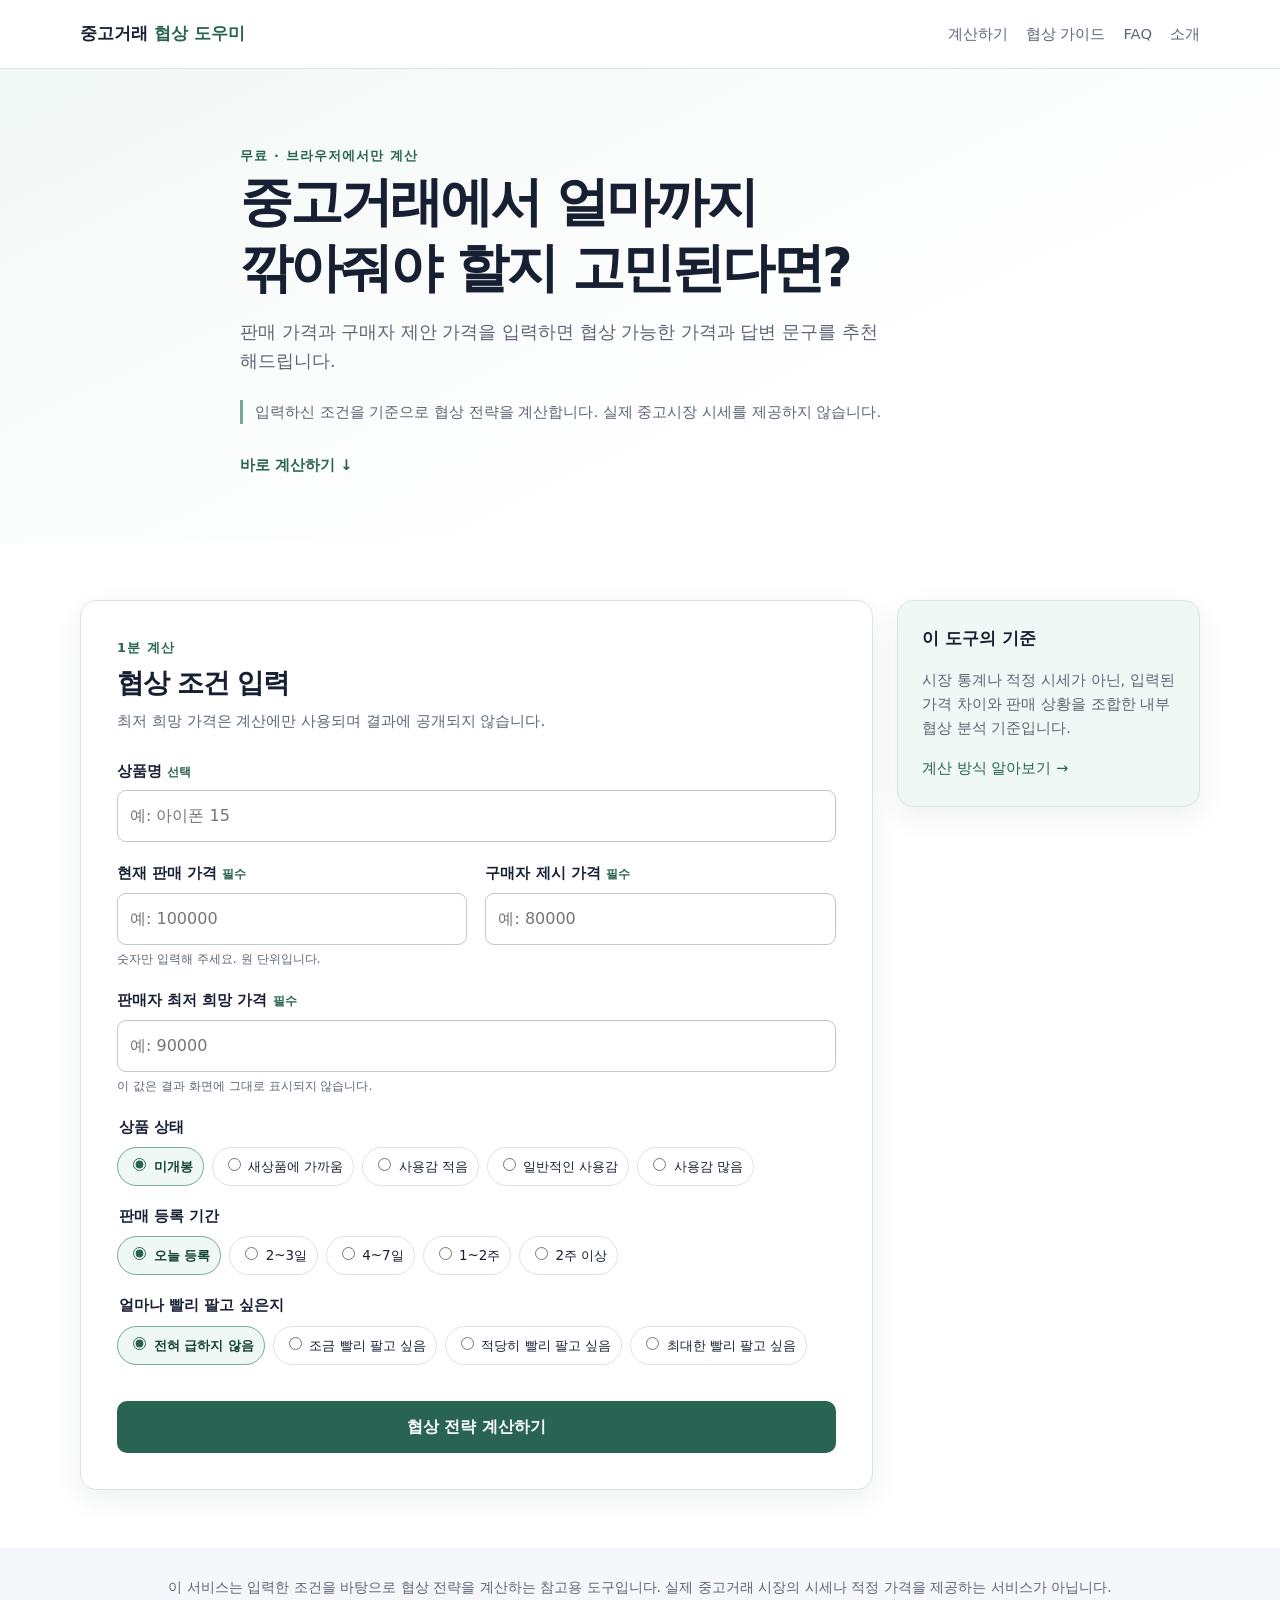
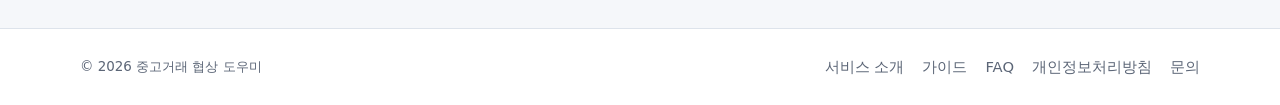
==== index.html @ 76026263 "Initial commit: 중고거래 협상 도우미" ====
<!doctype html>
<html lang="ko">
<head>
  <meta charset="utf-8">
  <meta name="viewport" content="width=device-width, initial-scale=1">
  <title>중고거래 협상 도우미 | 가격 협상 전략 계산기</title>
  <meta name="description" content="판매 조건과 구매자 제안을 바탕으로 중고거래 가격 협상 전략과 답변 문구를 계산하는 무료 참고용 도구입니다.">
  <link rel="canonical" href="https://example.com/">
  <meta property="og:title" content="중고거래 협상 도우미">
  <meta property="og:description" content="입력한 조건을 기준으로 협상 전략과 답변 문구를 계산합니다.">
  <meta property="og:type" content="website"><meta property="og:url" content="https://example.com/">
  <link rel="stylesheet" href="css/style.css">
  <script type="application/ld+json">{"@context":"https://schema.org","@type":"WebApplication","name":"중고거래 협상 도우미","applicationCategory":"UtilitiesApplication","operatingSystem":"Any","isAccessibleForFree":true,"inLanguage":"ko"}</script>
</head>
<body>
  <a class="skip-link" href="#main">본문으로 건너뛰기</a>
  <header class="site-header"><div class="container nav"><a class="brand" href="index.html" aria-label="중고거래 협상 도우미 홈">중고거래 <span>협상 도우미</span></a><button class="menu-toggle" type="button" aria-expanded="false" aria-controls="site-nav">메뉴</button><nav id="site-nav" aria-label="주요 메뉴"><a href="index.html" aria-current="page">계산하기</a><a href="guide.html">협상 가이드</a><a href="faq.html">FAQ</a><a href="about.html">소개</a></nav></div></header>
  <main id="main">
    <section class="hero"><div class="container narrow"><p class="eyebrow">무료 · 브라우저에서만 계산</p><h1>중고거래에서 얼마까지<br>깎아줘야 할지 고민된다면?</h1><p>판매 가격과 구매자 제안 가격을 입력하면 협상 가능한 가격과 답변 문구를 추천해드립니다.</p><p class="notice">입력하신 조건을 기준으로 협상 전략을 계산합니다. 실제 중고시장 시세를 제공하지 않습니다.</p><a class="text-link" href="#calculator">바로 계산하기 ↓</a></div></section>
    <section id="calculator" class="section"><div class="container calculator-layout"><div class="card form-card"><div class="section-heading"><p class="eyebrow">1분 계산</p><h2>협상 조건 입력</h2><p>최저 희망 가격은 계산에만 사용되며 결과에 공개되지 않습니다.</p></div>
      <form id="negotiation-form" novalidate>
        <div class="field full"><label for="itemName">상품명 <span class="optional">선택</span></label><input id="itemName" name="itemName" type="text" maxlength="60" placeholder="예: 아이폰 15"></div>
        <div class="field"><label for="listingPrice">현재 판매 가격 <em>필수</em></label><input id="listingPrice" name="listingPrice" inputmode="numeric" type="text" placeholder="예: 100000" aria-describedby="price-help"><small id="price-help">숫자만 입력해 주세요. 원 단위입니다.</small></div>
        <div class="field"><label for="buyerOffer">구매자 제시 가격 <em>필수</em></label><input id="buyerOffer" name="buyerOffer" inputmode="numeric" type="text" placeholder="예: 80000"></div>
        <div class="field full"><label for="minimumPrice">판매자 최저 희망 가격 <em>필수</em></label><input id="minimumPrice" name="minimumPrice" inputmode="numeric" type="text" placeholder="예: 90000"><small>이 값은 결과 화면에 그대로 표시되지 않습니다.</small></div>
        <fieldset><legend>상품 상태</legend><div class="choice-grid"><label><input type="radio" name="condition" value="unopened" checked> 미개봉</label><label><input type="radio" name="condition" value="likeNew"> 새상품에 가까움</label><label><input type="radio" name="condition" value="lightUse"> 사용감 적음</label><label><input type="radio" name="condition" value="normalUse"> 일반적인 사용감</label><label><input type="radio" name="condition" value="heavyUse"> 사용감 많음</label></div></fieldset>
        <fieldset><legend>판매 등록 기간</legend><div class="choice-grid"><label><input type="radio" name="listingPeriod" value="today" checked> 오늘 등록</label><label><input type="radio" name="listingPeriod" value="twoThreeDays"> 2~3일</label><label><input type="radio" name="listingPeriod" value="fourSevenDays"> 4~7일</label><label><input type="radio" name="listingPeriod" value="oneTwoWeeks"> 1~2주</label><label><input type="radio" name="listingPeriod" value="overTwoWeeks"> 2주 이상</label></div></fieldset>
        <fieldset><legend>얼마나 빨리 팔고 싶은지</legend><div class="choice-grid"><label><input type="radio" name="urgency" value="notUrgent" checked> 전혀 급하지 않음</label><label><input type="radio" name="urgency" value="slightlyUrgent"> 조금 빨리 팔고 싶음</label><label><input type="radio" name="urgency" value="moderatelyUrgent"> 적당히 빨리 팔고 싶음</label><label><input type="radio" name="urgency" value="veryUrgent"> 최대한 빨리 팔고 싶음</label></div></fieldset>
        <div id="form-errors" class="form-errors" role="alert" aria-live="assertive"></div><button class="button primary" type="submit">협상 전략 계산하기</button>
      </form></div>
      <aside class="side-note card"><h2>이 도구의 기준</h2><p>시장 통계나 적정 시세가 아닌, 입력된 가격 차이와 판매 상황을 조합한 내부 협상 분석 기준입니다.</p><a href="about.html">계산 방식 알아보기 →</a></aside></div></section>
    <section class="section soft"><div class="container"><p class="disclaimer">이 서비스는 입력한 조건을 바탕으로 협상 전략을 계산하는 참고용 도구입니다. 실제 중고거래 시장의 시세나 적정 가격을 제공하는 서비스가 아닙니다.</p></div></section>
  </main><footer class="site-footer"><div class="container"><p>© 2026 중고거래 협상 도우미</p><nav aria-label="하단 메뉴"><a href="about.html">서비스 소개</a><a href="guide.html">가이드</a><a href="faq.html">FAQ</a><a href="privacy.html">개인정보처리방침</a><a href="contact.html">문의</a></nav></div></footer>
  <template id="result-template"><section id="results" class="section result-section" tabindex="-1"><div class="container narrow"><div class="result-heading"><p class="eyebrow">계산 완료</p><h2>협상 분석 결과</h2><p id="result-item"></p></div><div id="result-alerts"></div><div class="summary-grid"><article class="metric card"><span>현재 판매 가격</span><strong id="result-listing"></strong></article><article class="metric card"><span>구매자 제안</span><strong id="result-offer"></strong></article><article class="metric card"><span>제안 비율</span><strong id="result-ratio"></strong><small id="result-ratio-label"></small></article><article class="metric accent card"><span>추천 역제안</span><strong id="result-counter"></strong><small>입력 조건을 기준으로 계산</small></article></div><article class="card breathing"><h3>협상 여유</h3><p id="result-flexibility" class="lead"></p><p id="result-flexibility-detail"></p></article><article class="card breathing"><h3>추천 협상 전략</h3><ul id="strategy-list" class="strategy-list"></ul></article><article class="card response-card"><h3>구매자에게 보낼 답변</h3><p id="response-text" class="response-text"></p><button id="copy-response" class="button secondary" type="button">답변 복사</button><span id="copy-status" role="status" aria-live="polite"></span></article><section class="renegotiation"><h3>구매자가 다시 가격을 낮춘다면?</h3><div id="renegotiation-list" class="response-grid"></div></section><button id="recalculate" class="button ghost" type="button">다시 계산하기</button></div></section></template>
  <script src="js/app.js"></script>
</body></html>
---- css/style.css ----
:root{--ink:#172033;--muted:#5c6677;--line:#dde3eb;--paper:#fff;--soft:#f5f7fa;--brand:#286451;--brand-dark:#164535;--accent:#eff8f4;--danger:#9a382f;--radius:16px;--shadow:0 10px 30px rgba(24,38,60,.07)}*{box-sizing:border-box}html{scroll-behavior:smooth}body{margin:0;background:var(--paper);color:var(--ink);font-family:Pretendard,"Noto Sans KR",system-ui,sans-serif;line-height:1.65}.container{width:min(1120px,calc(100% - 40px));margin:auto}.narrow{width:min(800px,calc(100% - 40px));margin:auto}.site-header{border-bottom:1px solid var(--line);background:#fff;position:sticky;top:0;z-index:5}.nav{min-height:68px;display:flex;align-items:center;justify-content:space-between;gap:20px}.brand{font-weight:800;color:var(--ink);text-decoration:none;font-size:1.05rem}.brand span{color:var(--brand)}nav{display:flex;gap:18px}nav a,.text-link,.side-note a{color:var(--muted);text-decoration:none;font-size:.92rem}nav a:hover,nav a:focus-visible,.text-link,.side-note a{color:var(--brand)}.menu-toggle{display:none}.hero{padding:76px 0 64px;background:linear-gradient(155deg,#f2f8f5,#fff 68%)}.hero h1{font-size:clamp(2rem,5vw,3.3rem);line-height:1.24;letter-spacing:-.055em;margin:.2rem 0 1rem}.hero p{font-size:1.1rem;color:var(--muted);max-width:650px}.eyebrow{font-size:.8rem!important;font-weight:800;letter-spacing:.09em;text-transform:uppercase;color:var(--brand)!important;margin:0}.notice{font-size:.92rem!important;border-left:3px solid #76aa98;padding-left:12px;margin-top:24px}.text-link{font-weight:750;display:inline-block;margin-top:14px}.section{padding:58px 0}.soft{background:var(--soft);padding:28px 0}.calculator-layout{display:grid;grid-template-columns:minmax(0,1.7fr) minmax(250px,.65fr);gap:24px;align-items:start}.card{background:#fff;border:1px solid var(--line);border-radius:var(--radius);box-shadow:var(--shadow)}.form-card{padding:clamp(20px,4vw,36px)}.section-heading h2{margin:.15rem 0;font-size:1.7rem;letter-spacing:-.04em}.section-heading p:not(.eyebrow){margin:.2rem 0 24px;color:var(--muted);font-size:.94rem}.side-note{padding:24px;background:var(--accent)}.side-note h2{font-size:1.05rem;margin:0}.side-note p{font-size:.92rem;color:var(--muted)}form{display:grid;grid-template-columns:1fr 1fr;gap:18px}.field,.full,fieldset{min-width:0}.full,fieldset{grid-column:1/-1}label,legend{font-size:.92rem;font-weight:700}em,.optional{font-style:normal;font-size:.75rem;color:var(--brand);font-weight:700}input[type=text]{margin-top:6px;width:100%;padding:12px;border:1px solid #bdc7d3;border-radius:9px;font:inherit;color:var(--ink)}input:focus-visible,button:focus-visible,a:focus-visible{outline:3px solid #8bc8b1;outline-offset:2px}small{display:block;color:var(--muted);font-size:.77rem;margin-top:4px}fieldset{margin:0;padding:0;border:0}legend{margin-bottom:8px}.choice-grid{display:flex;flex-wrap:wrap;gap:8px}.choice-grid label{font-weight:500;font-size:.84rem;padding:7px 10px;border:1px solid var(--line);border-radius:99px;cursor:pointer}.choice-grid label:has(input:checked){background:var(--accent);border-color:#74ac98;color:var(--brand-dark);font-weight:700}.choice-grid input{accent-color:var(--brand)}.button{border:0;border-radius:10px;padding:13px 18px;font:inherit;font-weight:800;cursor:pointer;transition:.18s}.button:hover{transform:translateY(-1px)}.primary{grid-column:1/-1;background:var(--brand);color:#fff}.primary:hover{background:var(--brand-dark)}.secondary{background:#e2f2ea;color:var(--brand-dark)}.ghost{background:#fff;border:1px solid var(--line);color:var(--ink);margin-top:30px}.form-errors{grid-column:1/-1;color:var(--danger);font-size:.9rem}.form-errors:not(:empty){padding:10px 12px;background:#fff2f1;border-radius:8px}.disclaimer{margin:0;color:var(--muted);font-size:.88rem;text-align:center}.site-footer{border-top:1px solid var(--line);padding:26px 0;color:var(--muted);font-size:.84rem}.site-footer .container{display:flex;justify-content:space-between;gap:16px;align-items:center}.site-footer p{margin:0}.site-footer nav{flex-wrap:wrap;justify-content:flex-end}.result-section{background:var(--soft);animation:fade .35s ease}@keyframes fade{from{opacity:0;transform:translateY(8px)}to{opacity:1;transform:none}}.result-heading{text-align:center;margin-bottom:24px}.result-heading h2{font-size:2rem;margin:.15rem}.result-heading p:last-child{color:var(--muted);margin:0}.summary-grid{display:grid;grid-template-columns:repeat(4,1fr);gap:12px}.metric{padding:19px}.metric span{display:block;color:var(--muted);font-size:.8rem}.metric strong{font-size:clamp(1.25rem,3vw,1.8rem);letter-spacing:-.04em}.metric.accent{background:var(--brand);border-color:var(--brand);color:#fff}.metric.accent span,.metric.accent small{color:#dceee7}.breathing,.response-card{margin-top:16px;padding:24px}.breathing h3,.response-card h3,.renegotiation h3{margin:0 0 8px;font-size:1.18rem}.lead{font-size:1.15rem;font-weight:800;margin:0}.breathing p:last-child{color:var(--muted);margin-bottom:0}.strategy-list{margin:0;padding-left:20px}.strategy-list li{margin:7px 0}.response-text{background:var(--soft);padding:16px;border-radius:9px;margin:14px 0}.response-card #copy-status{font-size:.85rem;color:var(--brand);margin-left:10px}.result-alert{padding:14px 16px;border-radius:10px;background:#fff5e9;border:1px solid #edc689;margin:0 0 14px;font-size:.92rem}.response-grid{display:grid;grid-template-columns:1fr 1fr;gap:12px}.response-grid article{padding:18px;border:1px solid var(--line);border-radius:12px;background:#fff}.response-grid h4{margin:0;font-size:1rem}.response-grid p{font-size:.9rem;margin:8px 0;color:var(--muted)}.response-grid blockquote{margin:10px 0 0;padding:9px 12px;border-left:3px solid #9ac7b5;background:var(--soft);font-size:.87rem}.renegotiation{margin-top:24px}.page-hero{padding:55px 0 35px;background:var(--soft)}.page-hero h1{font-size:clamp(2rem,4vw,2.7rem);margin:.3rem 0}.page-hero p{color:var(--muted);max-width:680px}.prose{max-width:780px}.prose h2{margin-top:2rem;font-size:1.35rem}.prose h3{margin-top:1.5rem;font-size:1.05rem}.prose p,.prose li{color:#3f4857}.prose li{margin:.55rem 0}.faq details{border:1px solid var(--line);border-radius:10px;padding:14px 17px;margin:10px 0}.faq summary{font-weight:800;cursor:pointer}.faq p{margin:10px 0 0}.contact-placeholder{padding:18px;background:#fff6e9;border-radius:10px;border:1px solid #ebcf9d}.skip-link{position:absolute;left:-999px}.skip-link:focus{left:10px;top:10px;background:#fff;padding:8px;z-index:10}@media(max-width:760px){.menu-toggle{display:block;background:none;border:1px solid var(--line);padding:7px 9px;border-radius:8px}.nav{flex-wrap:wrap;padding:10px 0}.nav nav{display:none;width:100%;padding-bottom:6px}.nav nav.open{display:flex;flex-wrap:wrap}.calculator-layout{grid-template-columns:1fr}.side-note{display:none}.summary-grid{grid-template-columns:1fr 1fr}.response-grid{grid-template-columns:1fr}.site-footer .container{display:block}.site-footer nav{margin-top:10px;justify-content:flex-start}.hero{padding:52px 0}.section{padding:40px 0}}@media(max-width:440px){.container,.narrow{width:min(100% - 28px,1120px)}form{grid-template-columns:1fr}.field{grid-column:1/-1}.summary-grid{grid-template-columns:1fr}.choice-grid{gap:6px}}
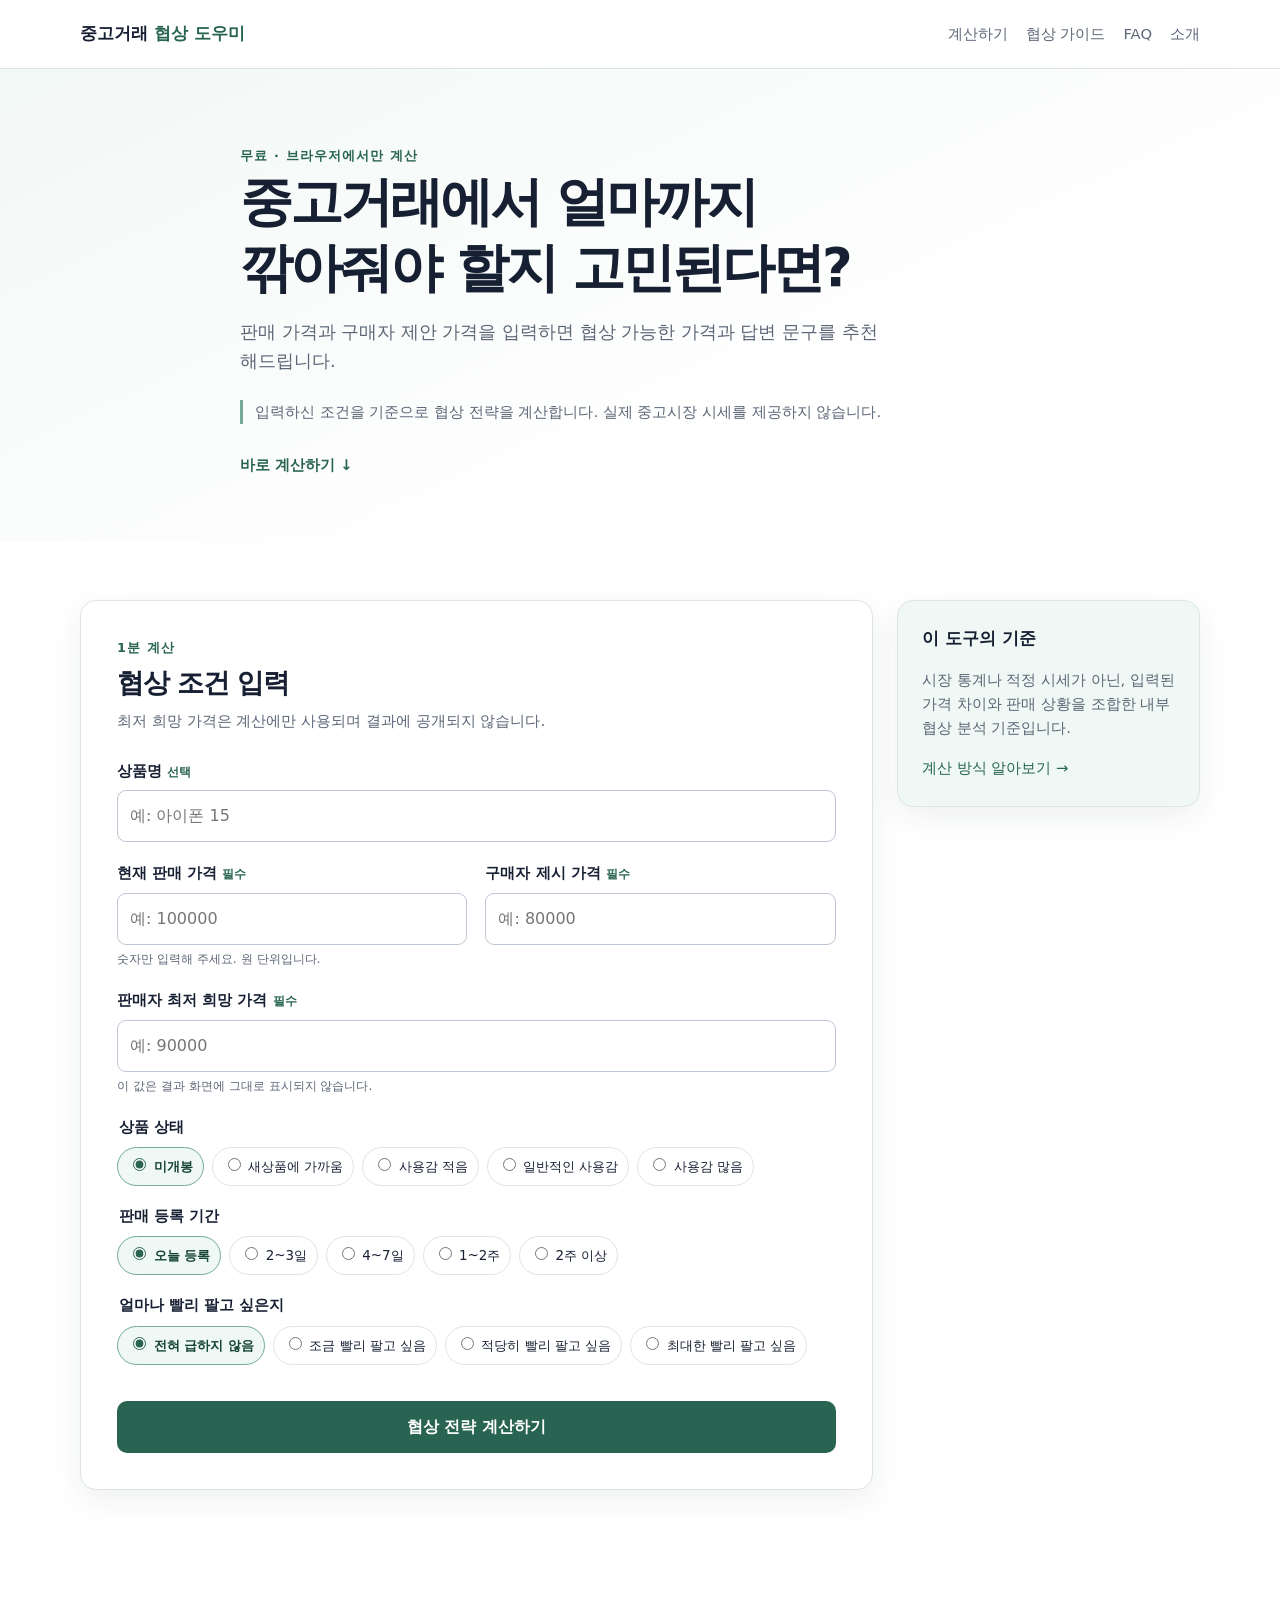
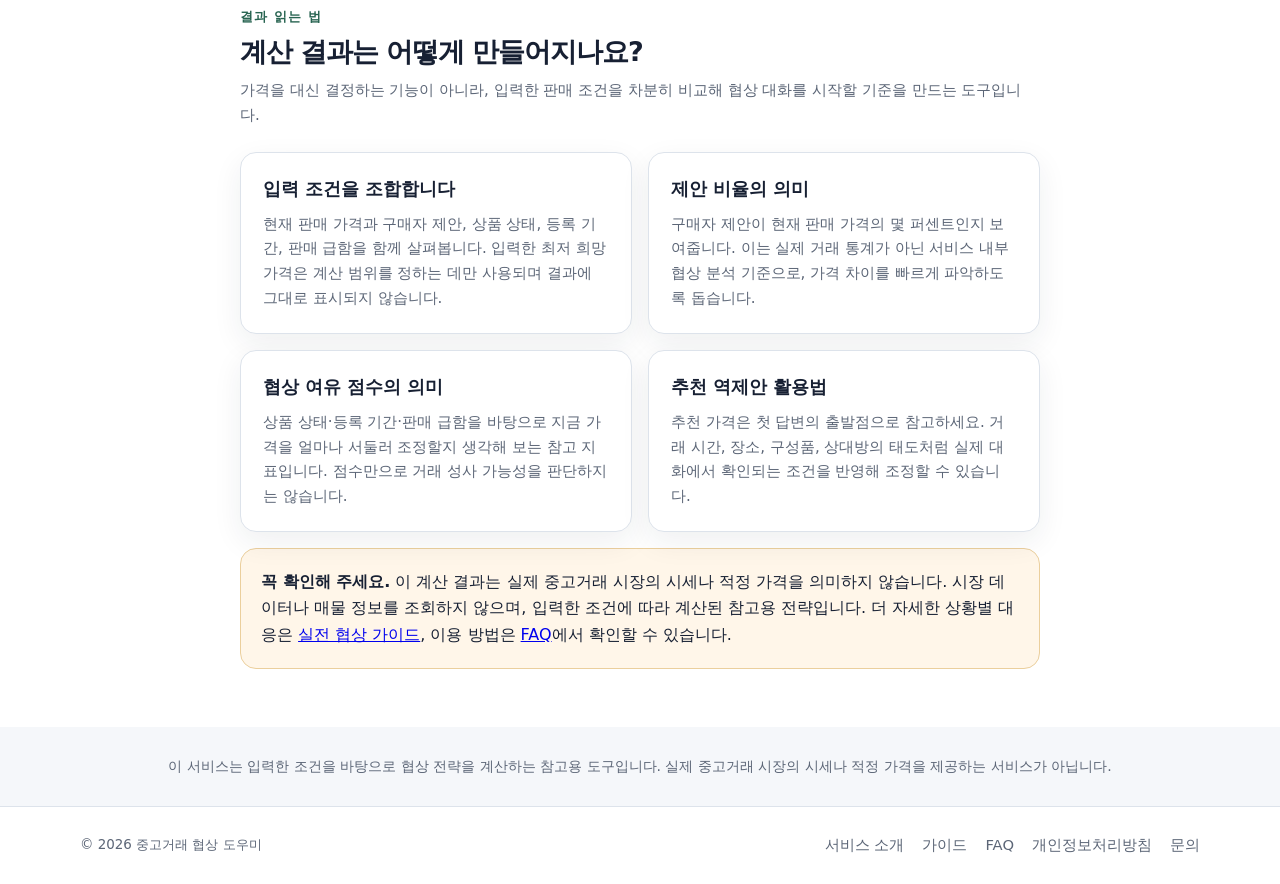
==== commit f37b8ead: "Expand content for search and AdSense readiness" ====
--- a/index.html
+++ b/index.html
@@ -5,10 +5,10 @@
   <meta name="viewport" content="width=device-width, initial-scale=1">
   <title>중고거래 협상 도우미 | 가격 협상 전략 계산기</title>
   <meta name="description" content="판매 조건과 구매자 제안을 바탕으로 중고거래 가격 협상 전략과 답변 문구를 계산하는 무료 참고용 도구입니다.">
-  <link rel="canonical" href="https://example.com/">
+  <link rel="canonical" href="https://used-market-negotiation-helper.rlawhddh3803.workers.dev/">
   <meta property="og:title" content="중고거래 협상 도우미">
   <meta property="og:description" content="입력한 조건을 기준으로 협상 전략과 답변 문구를 계산합니다.">
-  <meta property="og:type" content="website"><meta property="og:url" content="https://example.com/">
+  <meta property="og:type" content="website"><meta property="og:url" content="https://used-market-negotiation-helper.rlawhddh3803.workers.dev/">
   <link rel="stylesheet" href="css/style.css">
   <script type="application/ld+json">{"@context":"https://schema.org","@type":"WebApplication","name":"중고거래 협상 도우미","applicationCategory":"UtilitiesApplication","operatingSystem":"Any","isAccessibleForFree":true,"inLanguage":"ko"}</script>
 </head>
@@ -29,6 +29,7 @@
         <div id="form-errors" class="form-errors" role="alert" aria-live="assertive"></div><button class="button primary" type="submit">협상 전략 계산하기</button>
       </form></div>
       <aside class="side-note card"><h2>이 도구의 기준</h2><p>시장 통계나 적정 시세가 아닌, 입력된 가격 차이와 판매 상황을 조합한 내부 협상 분석 기준입니다.</p><a href="about.html">계산 방식 알아보기 →</a></aside></div></section>
+    <section class="section" aria-labelledby="how-it-works"><div class="container narrow"><div class="section-heading"><p class="eyebrow">결과 읽는 법</p><h2 id="how-it-works">계산 결과는 어떻게 만들어지나요?</h2><p>가격을 대신 결정하는 기능이 아니라, 입력한 판매 조건을 차분히 비교해 협상 대화를 시작할 기준을 만드는 도구입니다.</p></div><div class="explanation-grid"><article class="card"><h3>입력 조건을 조합합니다</h3><p>현재 판매 가격과 구매자 제안, 상품 상태, 등록 기간, 판매 급함을 함께 살펴봅니다. 입력한 최저 희망 가격은 계산 범위를 정하는 데만 사용되며 결과에 그대로 표시되지 않습니다.</p></article><article class="card"><h3>제안 비율의 의미</h3><p>구매자 제안이 현재 판매 가격의 몇 퍼센트인지 보여줍니다. 이는 실제 거래 통계가 아닌 서비스 내부 협상 분석 기준으로, 가격 차이를 빠르게 파악하도록 돕습니다.</p></article><article class="card"><h3>협상 여유 점수의 의미</h3><p>상품 상태·등록 기간·판매 급함을 바탕으로 지금 가격을 얼마나 서둘러 조정할지 생각해 보는 참고 지표입니다. 점수만으로 거래 성사 가능성을 판단하지는 않습니다.</p></article><article class="card"><h3>추천 역제안 활용법</h3><p>추천 가격은 첫 답변의 출발점으로 참고하세요. 거래 시간, 장소, 구성품, 상대방의 태도처럼 실제 대화에서 확인되는 조건을 반영해 조정할 수 있습니다.</p></article></div><aside class="explanation-note"><strong>꼭 확인해 주세요.</strong> 이 계산 결과는 실제 중고거래 시장의 시세나 적정 가격을 의미하지 않습니다. 시장 데이터나 매물 정보를 조회하지 않으며, 입력한 조건에 따라 계산된 참고용 전략입니다. 더 자세한 상황별 대응은 <a href="guide.html">실전 협상 가이드</a>, 이용 방법은 <a href="faq.html">FAQ</a>에서 확인할 수 있습니다.</aside></div></section>
     <section class="section soft"><div class="container"><p class="disclaimer">이 서비스는 입력한 조건을 바탕으로 협상 전략을 계산하는 참고용 도구입니다. 실제 중고거래 시장의 시세나 적정 가격을 제공하는 서비스가 아닙니다.</p></div></section>
   </main><footer class="site-footer"><div class="container"><p>© 2026 중고거래 협상 도우미</p><nav aria-label="하단 메뉴"><a href="about.html">서비스 소개</a><a href="guide.html">가이드</a><a href="faq.html">FAQ</a><a href="privacy.html">개인정보처리방침</a><a href="contact.html">문의</a></nav></div></footer>
   <template id="result-template"><section id="results" class="section result-section" tabindex="-1"><div class="container narrow"><div class="result-heading"><p class="eyebrow">계산 완료</p><h2>협상 분석 결과</h2><p id="result-item"></p></div><div id="result-alerts"></div><div class="summary-grid"><article class="metric card"><span>현재 판매 가격</span><strong id="result-listing"></strong></article><article class="metric card"><span>구매자 제안</span><strong id="result-offer"></strong></article><article class="metric card"><span>제안 비율</span><strong id="result-ratio"></strong><small id="result-ratio-label"></small></article><article class="metric accent card"><span>추천 역제안</span><strong id="result-counter"></strong><small>입력 조건을 기준으로 계산</small></article></div><article class="card breathing"><h3>협상 여유</h3><p id="result-flexibility" class="lead"></p><p id="result-flexibility-detail"></p></article><article class="card breathing"><h3>추천 협상 전략</h3><ul id="strategy-list" class="strategy-list"></ul></article><article class="card response-card"><h3>구매자에게 보낼 답변</h3><p id="response-text" class="response-text"></p><button id="copy-response" class="button secondary" type="button">답변 복사</button><span id="copy-status" role="status" aria-live="polite"></span></article><section class="renegotiation"><h3>구매자가 다시 가격을 낮춘다면?</h3><div id="renegotiation-list" class="response-grid"></div></section><button id="recalculate" class="button ghost" type="button">다시 계산하기</button></div></section></template>
--- a/css/style.css
+++ b/css/style.css
@@ -1 +1 @@
-:root{--ink:#172033;--muted:#5c6677;--line:#dde3eb;--paper:#fff;--soft:#f5f7fa;--brand:#286451;--brand-dark:#164535;--accent:#eff8f4;--danger:#9a382f;--radius:16px;--shadow:0 10px 30px rgba(24,38,60,.07)}*{box-sizing:border-box}html{scroll-behavior:smooth}body{margin:0;background:var(--paper);color:var(--ink);font-family:Pretendard,"Noto Sans KR",system-ui,sans-serif;line-height:1.65}.container{width:min(1120px,calc(100% - 40px));margin:auto}.narrow{width:min(800px,calc(100% - 40px));margin:auto}.site-header{border-bottom:1px solid var(--line);background:#fff;position:sticky;top:0;z-index:5}.nav{min-height:68px;display:flex;align-items:center;justify-content:space-between;gap:20px}.brand{font-weight:800;color:var(--ink);text-decoration:none;font-size:1.05rem}.brand span{color:var(--brand)}nav{display:flex;gap:18px}nav a,.text-link,.side-note a{color:var(--muted);text-decoration:none;font-size:.92rem}nav a:hover,nav a:focus-visible,.text-link,.side-note a{color:var(--brand)}.menu-toggle{display:none}.hero{padding:76px 0 64px;background:linear-gradient(155deg,#f2f8f5,#fff 68%)}.hero h1{font-size:clamp(2rem,5vw,3.3rem);line-height:1.24;letter-spacing:-.055em;margin:.2rem 0 1rem}.hero p{font-size:1.1rem;color:var(--muted);max-width:650px}.eyebrow{font-size:.8rem!important;font-weight:800;letter-spacing:.09em;text-transform:uppercase;color:var(--brand)!important;margin:0}.notice{font-size:.92rem!important;border-left:3px solid #76aa98;padding-left:12px;margin-top:24px}.text-link{font-weight:750;display:inline-block;margin-top:14px}.section{padding:58px 0}.soft{background:var(--soft);padding:28px 0}.calculator-layout{display:grid;grid-template-columns:minmax(0,1.7fr) minmax(250px,.65fr);gap:24px;align-items:start}.card{background:#fff;border:1px solid var(--line);border-radius:var(--radius);box-shadow:var(--shadow)}.form-card{padding:clamp(20px,4vw,36px)}.section-heading h2{margin:.15rem 0;font-size:1.7rem;letter-spacing:-.04em}.section-heading p:not(.eyebrow){margin:.2rem 0 24px;color:var(--muted);font-size:.94rem}.side-note{padding:24px;background:var(--accent)}.side-note h2{font-size:1.05rem;margin:0}.side-note p{font-size:.92rem;color:var(--muted)}form{display:grid;grid-template-columns:1fr 1fr;gap:18px}.field,.full,fieldset{min-width:0}.full,fieldset{grid-column:1/-1}label,legend{font-size:.92rem;font-weight:700}em,.optional{font-style:normal;font-size:.75rem;color:var(--brand);font-weight:700}input[type=text]{margin-top:6px;width:100%;padding:12px;border:1px solid #bdc7d3;border-radius:9px;font:inherit;color:var(--ink)}input:focus-visible,button:focus-visible,a:focus-visible{outline:3px solid #8bc8b1;outline-offset:2px}small{display:block;color:var(--muted);font-size:.77rem;margin-top:4px}fieldset{margin:0;padding:0;border:0}legend{margin-bottom:8px}.choice-grid{display:flex;flex-wrap:wrap;gap:8px}.choice-grid label{font-weight:500;font-size:.84rem;padding:7px 10px;border:1px solid var(--line);border-radius:99px;cursor:pointer}.choice-grid label:has(input:checked){background:var(--accent);border-color:#74ac98;color:var(--brand-dark);font-weight:700}.choice-grid input{accent-color:var(--brand)}.button{border:0;border-radius:10px;padding:13px 18px;font:inherit;font-weight:800;cursor:pointer;transition:.18s}.button:hover{transform:translateY(-1px)}.primary{grid-column:1/-1;background:var(--brand);color:#fff}.primary:hover{background:var(--brand-dark)}.secondary{background:#e2f2ea;color:var(--brand-dark)}.ghost{background:#fff;border:1px solid var(--line);color:var(--ink);margin-top:30px}.form-errors{grid-column:1/-1;color:var(--danger);font-size:.9rem}.form-errors:not(:empty){padding:10px 12px;background:#fff2f1;border-radius:8px}.disclaimer{margin:0;color:var(--muted);font-size:.88rem;text-align:center}.site-footer{border-top:1px solid var(--line);padding:26px 0;color:var(--muted);font-size:.84rem}.site-footer .container{display:flex;justify-content:space-between;gap:16px;align-items:center}.site-footer p{margin:0}.site-footer nav{flex-wrap:wrap;justify-content:flex-end}.result-section{background:var(--soft);animation:fade .35s ease}@keyframes fade{from{opacity:0;transform:translateY(8px)}to{opacity:1;transform:none}}.result-heading{text-align:center;margin-bottom:24px}.result-heading h2{font-size:2rem;margin:.15rem}.result-heading p:last-child{color:var(--muted);margin:0}.summary-grid{display:grid;grid-template-columns:repeat(4,1fr);gap:12px}.metric{padding:19px}.metric span{display:block;color:var(--muted);font-size:.8rem}.metric strong{font-size:clamp(1.25rem,3vw,1.8rem);letter-spacing:-.04em}.metric.accent{background:var(--brand);border-color:var(--brand);color:#fff}.metric.accent span,.metric.accent small{color:#dceee7}.breathing,.response-card{margin-top:16px;padding:24px}.breathing h3,.response-card h3,.renegotiation h3{margin:0 0 8px;font-size:1.18rem}.lead{font-size:1.15rem;font-weight:800;margin:0}.breathing p:last-child{color:var(--muted);margin-bottom:0}.strategy-list{margin:0;padding-left:20px}.strategy-list li{margin:7px 0}.response-text{background:var(--soft);padding:16px;border-radius:9px;margin:14px 0}.response-card #copy-status{font-size:.85rem;color:var(--brand);margin-left:10px}.result-alert{padding:14px 16px;border-radius:10px;background:#fff5e9;border:1px solid #edc689;margin:0 0 14px;font-size:.92rem}.response-grid{display:grid;grid-template-columns:1fr 1fr;gap:12px}.response-grid article{padding:18px;border:1px solid var(--line);border-radius:12px;background:#fff}.response-grid h4{margin:0;font-size:1rem}.response-grid p{font-size:.9rem;margin:8px 0;color:var(--muted)}.response-grid blockquote{margin:10px 0 0;padding:9px 12px;border-left:3px solid #9ac7b5;background:var(--soft);font-size:.87rem}.renegotiation{margin-top:24px}.page-hero{padding:55px 0 35px;background:var(--soft)}.page-hero h1{font-size:clamp(2rem,4vw,2.7rem);margin:.3rem 0}.page-hero p{color:var(--muted);max-width:680px}.prose{max-width:780px}.prose h2{margin-top:2rem;font-size:1.35rem}.prose h3{margin-top:1.5rem;font-size:1.05rem}.prose p,.prose li{color:#3f4857}.prose li{margin:.55rem 0}.faq details{border:1px solid var(--line);border-radius:10px;padding:14px 17px;margin:10px 0}.faq summary{font-weight:800;cursor:pointer}.faq p{margin:10px 0 0}.contact-placeholder{padding:18px;background:#fff6e9;border-radius:10px;border:1px solid #ebcf9d}.skip-link{position:absolute;left:-999px}.skip-link:focus{left:10px;top:10px;background:#fff;padding:8px;z-index:10}@media(max-width:760px){.menu-toggle{display:block;background:none;border:1px solid var(--line);padding:7px 9px;border-radius:8px}.nav{flex-wrap:wrap;padding:10px 0}.nav nav{display:none;width:100%;padding-bottom:6px}.nav nav.open{display:flex;flex-wrap:wrap}.calculator-layout{grid-template-columns:1fr}.side-note{display:none}.summary-grid{grid-template-columns:1fr 1fr}.response-grid{grid-template-columns:1fr}.site-footer .container{display:block}.site-footer nav{margin-top:10px;justify-content:flex-start}.hero{padding:52px 0}.section{padding:40px 0}}@media(max-width:440px){.container,.narrow{width:min(100% - 28px,1120px)}form{grid-template-columns:1fr}.field{grid-column:1/-1}.summary-grid{grid-template-columns:1fr}.choice-grid{gap:6px}}
+:root{--ink:#172033;--muted:#5c6677;--line:#dde3eb;--paper:#fff;--soft:#f5f7fa;--brand:#286451;--brand-dark:#164535;--accent:#eff8f4;--danger:#9a382f;--radius:16px;--shadow:0 10px 30px rgba(24,38,60,.07)}*{box-sizing:border-box}html{scroll-behavior:smooth}body{margin:0;background:var(--paper);color:var(--ink);font-family:Pretendard,"Noto Sans KR",system-ui,sans-serif;line-height:1.65}.container{width:min(1120px,calc(100% - 40px));margin:auto}.narrow{width:min(800px,calc(100% - 40px));margin:auto}.site-header{border-bottom:1px solid var(--line);background:#fff;position:sticky;top:0;z-index:5}.nav{min-height:68px;display:flex;align-items:center;justify-content:space-between;gap:20px}.brand{font-weight:800;color:var(--ink);text-decoration:none;font-size:1.05rem}.brand span{color:var(--brand)}nav{display:flex;gap:18px}nav a,.text-link,.side-note a{color:var(--muted);text-decoration:none;font-size:.92rem}nav a:hover,nav a:focus-visible,.text-link,.side-note a{color:var(--brand)}.menu-toggle{display:none}.hero{padding:76px 0 64px;background:linear-gradient(155deg,#f2f8f5,#fff 68%)}.hero h1{font-size:clamp(2rem,5vw,3.3rem);line-height:1.24;letter-spacing:-.055em;margin:.2rem 0 1rem}.hero p{font-size:1.1rem;color:var(--muted);max-width:650px}.eyebrow{font-size:.8rem!important;font-weight:800;letter-spacing:.09em;text-transform:uppercase;color:var(--brand)!important;margin:0}.notice{font-size:.92rem!important;border-left:3px solid #76aa98;padding-left:12px;margin-top:24px}.text-link{font-weight:750;display:inline-block;margin-top:14px}.section{padding:58px 0}.soft{background:var(--soft);padding:28px 0}.calculator-layout{display:grid;grid-template-columns:minmax(0,1.7fr) minmax(250px,.65fr);gap:24px;align-items:start}.card{background:#fff;border:1px solid var(--line);border-radius:var(--radius);box-shadow:var(--shadow)}.form-card{padding:clamp(20px,4vw,36px)}.section-heading h2{margin:.15rem 0;font-size:1.7rem;letter-spacing:-.04em}.section-heading p:not(.eyebrow){margin:.2rem 0 24px;color:var(--muted);font-size:.94rem}.side-note{padding:24px;background:var(--accent)}.side-note h2{font-size:1.05rem;margin:0}.side-note p{font-size:.92rem;color:var(--muted)}form{display:grid;grid-template-columns:1fr 1fr;gap:18px}.field,.full,fieldset{min-width:0}.full,fieldset{grid-column:1/-1}label,legend{font-size:.92rem;font-weight:700}em,.optional{font-style:normal;font-size:.75rem;color:var(--brand);font-weight:700}input[type=text]{margin-top:6px;width:100%;padding:12px;border:1px solid #bdc7d3;border-radius:9px;font:inherit;color:var(--ink)}input:focus-visible,button:focus-visible,a:focus-visible{outline:3px solid #8bc8b1;outline-offset:2px}small{display:block;color:var(--muted);font-size:.77rem;margin-top:4px}fieldset{margin:0;padding:0;border:0}legend{margin-bottom:8px}.choice-grid{display:flex;flex-wrap:wrap;gap:8px}.choice-grid label{font-weight:500;font-size:.84rem;padding:7px 10px;border:1px solid var(--line);border-radius:99px;cursor:pointer}.choice-grid label:has(input:checked){background:var(--accent);border-color:#74ac98;color:var(--brand-dark);font-weight:700}.choice-grid input{accent-color:var(--brand)}.button{border:0;border-radius:10px;padding:13px 18px;font:inherit;font-weight:800;cursor:pointer;transition:.18s}.button:hover{transform:translateY(-1px)}.primary{grid-column:1/-1;background:var(--brand);color:#fff}.primary:hover{background:var(--brand-dark)}.secondary{background:#e2f2ea;color:var(--brand-dark)}.ghost{background:#fff;border:1px solid var(--line);color:var(--ink);margin-top:30px}.form-errors{grid-column:1/-1;color:var(--danger);font-size:.9rem}.form-errors:not(:empty){padding:10px 12px;background:#fff2f1;border-radius:8px}.disclaimer{margin:0;color:var(--muted);font-size:.88rem;text-align:center}.site-footer{border-top:1px solid var(--line);padding:26px 0;color:var(--muted);font-size:.84rem}.site-footer .container{display:flex;justify-content:space-between;gap:16px;align-items:center}.site-footer p{margin:0}.site-footer nav{flex-wrap:wrap;justify-content:flex-end}.result-section{background:var(--soft);animation:fade .35s ease}@keyframes fade{from{opacity:0;transform:translateY(8px)}to{opacity:1;transform:none}}.result-heading{text-align:center;margin-bottom:24px}.result-heading h2{font-size:2rem;margin:.15rem}.result-heading p:last-child{color:var(--muted);margin:0}.summary-grid{display:grid;grid-template-columns:repeat(4,1fr);gap:12px}.metric{padding:19px}.metric span{display:block;color:var(--muted);font-size:.8rem}.metric strong{font-size:clamp(1.25rem,3vw,1.8rem);letter-spacing:-.04em}.metric.accent{background:var(--brand);border-color:var(--brand);color:#fff}.metric.accent span,.metric.accent small{color:#dceee7}.breathing,.response-card{margin-top:16px;padding:24px}.breathing h3,.response-card h3,.renegotiation h3{margin:0 0 8px;font-size:1.18rem}.lead{font-size:1.15rem;font-weight:800;margin:0}.breathing p:last-child{color:var(--muted);margin-bottom:0}.strategy-list{margin:0;padding-left:20px}.strategy-list li{margin:7px 0}.response-text{background:var(--soft);padding:16px;border-radius:9px;margin:14px 0}.response-card #copy-status{font-size:.85rem;color:var(--brand);margin-left:10px}.result-alert{padding:14px 16px;border-radius:10px;background:#fff5e9;border:1px solid #edc689;margin:0 0 14px;font-size:.92rem}.response-grid{display:grid;grid-template-columns:1fr 1fr;gap:12px}.response-grid article{padding:18px;border:1px solid var(--line);border-radius:12px;background:#fff}.response-grid h4{margin:0;font-size:1rem}.response-grid p{font-size:.9rem;margin:8px 0;color:var(--muted)}.response-grid blockquote{margin:10px 0 0;padding:9px 12px;border-left:3px solid #9ac7b5;background:var(--soft);font-size:.87rem}.renegotiation{margin-top:24px}.page-hero{padding:55px 0 35px;background:var(--soft)}.page-hero h1{font-size:clamp(2rem,4vw,2.7rem);margin:.3rem 0}.page-hero p{color:var(--muted);max-width:680px}.prose{max-width:780px}.prose h2{margin-top:2rem;font-size:1.35rem}.prose h3{margin-top:1.5rem;font-size:1.05rem}.prose p,.prose li{color:#3f4857}.prose li{margin:.55rem 0}.faq details{border:1px solid var(--line);border-radius:10px;padding:14px 17px;margin:10px 0}.faq summary{font-weight:800;cursor:pointer}.faq p{margin:10px 0 0}.contact-placeholder{padding:18px;background:#fff6e9;border-radius:10px;border:1px solid #ebcf9d}.skip-link{position:absolute;left:-999px}.skip-link:focus{left:10px;top:10px;background:#fff;padding:8px;z-index:10}@media(max-width:760px){.menu-toggle{display:block;background:none;border:1px solid var(--line);padding:7px 9px;border-radius:8px}.nav{flex-wrap:wrap;padding:10px 0}.nav nav{display:none;width:100%;padding-bottom:6px}.nav nav.open{display:flex;flex-wrap:wrap}.calculator-layout{grid-template-columns:1fr}.side-note{display:none}.summary-grid{grid-template-columns:1fr 1fr}.response-grid{grid-template-columns:1fr}.site-footer .container{display:block}.site-footer nav{margin-top:10px;justify-content:flex-start}.hero{padding:52px 0}.section{padding:40px 0}}@media(max-width:440px){.container,.narrow{width:min(100% - 28px,1120px)}form{grid-template-columns:1fr}.field{grid-column:1/-1}.summary-grid{grid-template-columns:1fr}.choice-grid{gap:6px}}.guide-intro{font-size:1.03rem}.guide-card{margin:22px 0;padding:24px;border:1px solid var(--line);border-radius:var(--radius);background:#fff;box-shadow:var(--shadow)}.guide-card h2{margin:0 0 16px;font-size:1.28rem;letter-spacing:-.03em}.guide-card dl{margin:0;display:grid;grid-template-columns:92px 1fr;gap:10px 16px}.guide-card dt{font-weight:800;color:var(--brand)}.guide-card dd{margin:0;color:#3f4857}.guide-cta{margin-top:32px;padding:28px;border-radius:var(--radius);background:var(--accent)}.guide-cta h2{margin:0;font-size:1.35rem}.guide-cta p{margin:8px 0 18px;color:var(--muted)}.guide-cta .button{display:inline-block;text-decoration:none}.explanation-grid{display:grid;grid-template-columns:repeat(2,1fr);gap:16px}.explanation-grid article{padding:22px}.explanation-grid h3{margin:0 0 8px;font-size:1.1rem}.explanation-grid p{margin:0;color:var(--muted);font-size:.94rem}.explanation-note{margin-top:16px;padding:20px;border-radius:var(--radius);background:#fff6e9;border:1px solid #ebcf9d}.trust-list{padding-left:20px}.trust-list li{margin:.6rem 0}@media(max-width:760px){.guide-card{padding:19px}.guide-card dl{grid-template-columns:1fr;gap:4px}.guide-card dd{margin-bottom:10px}.explanation-grid{grid-template-columns:1fr}}
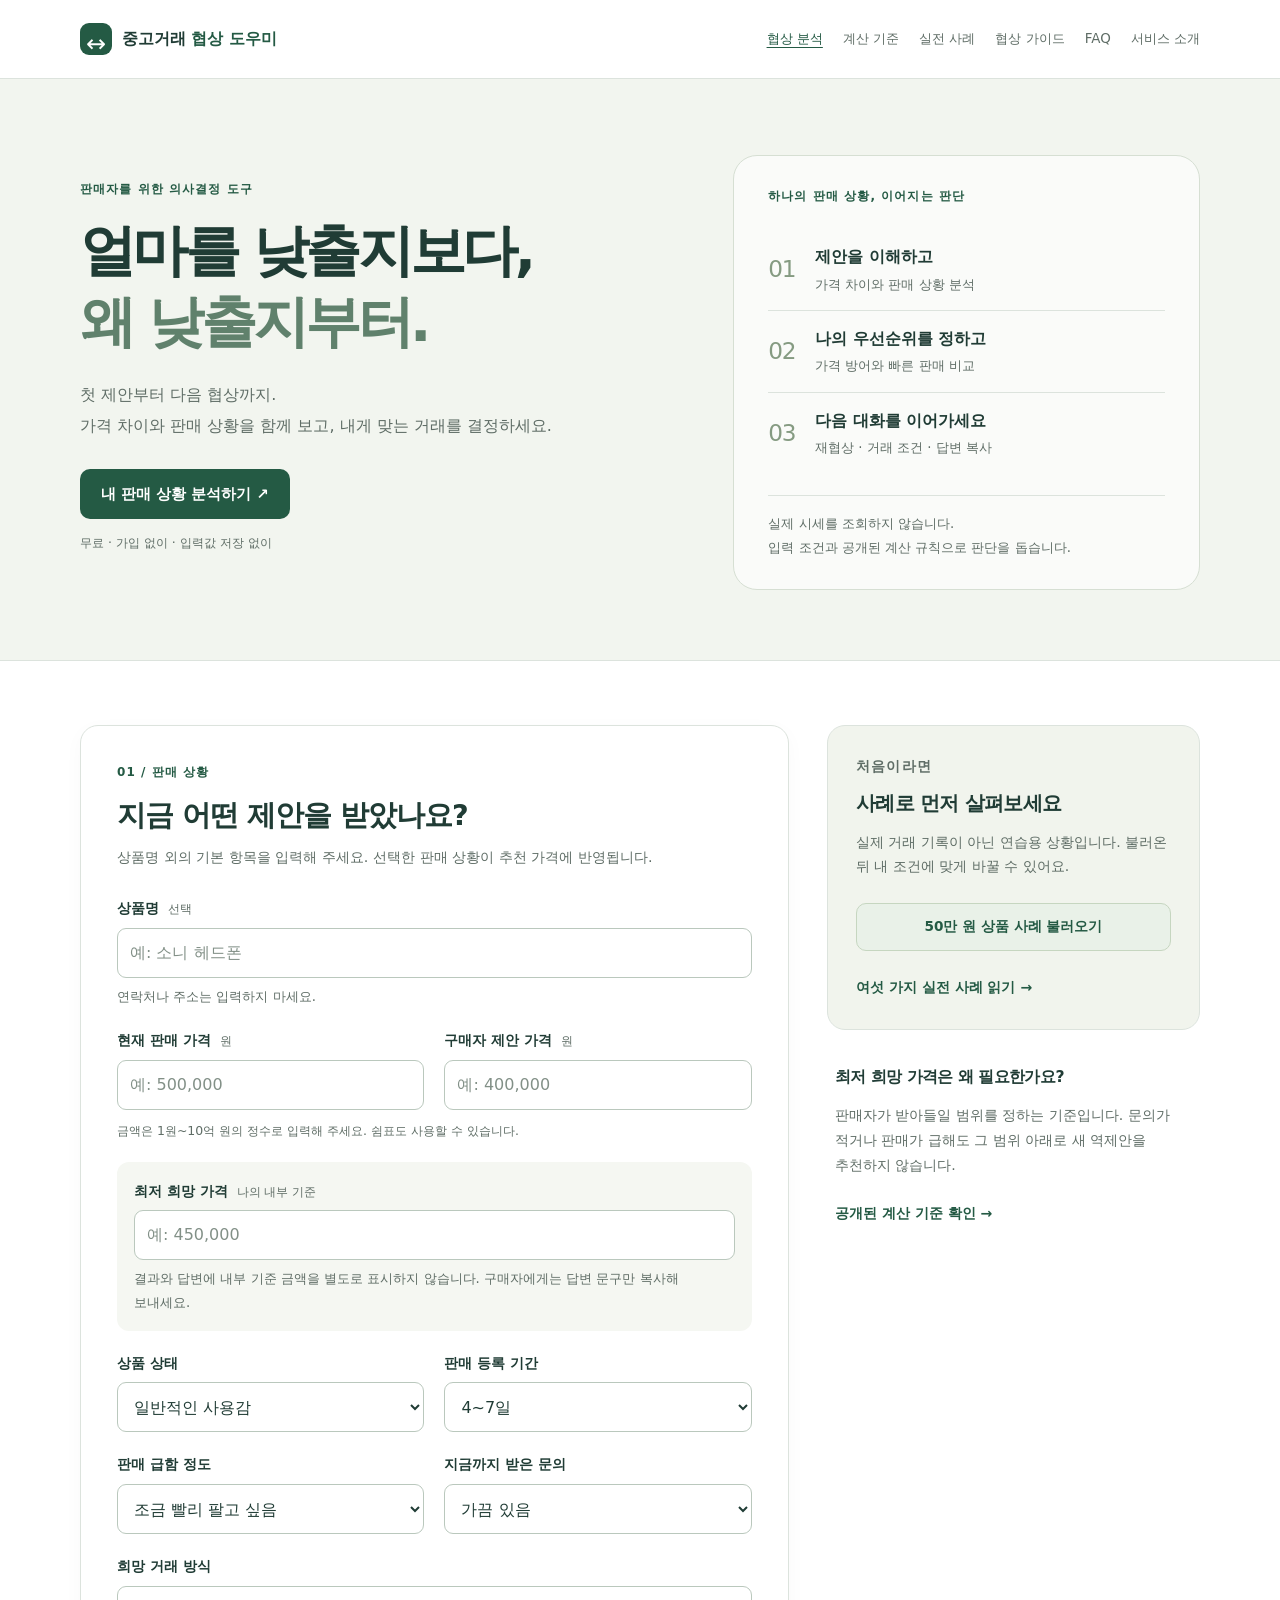
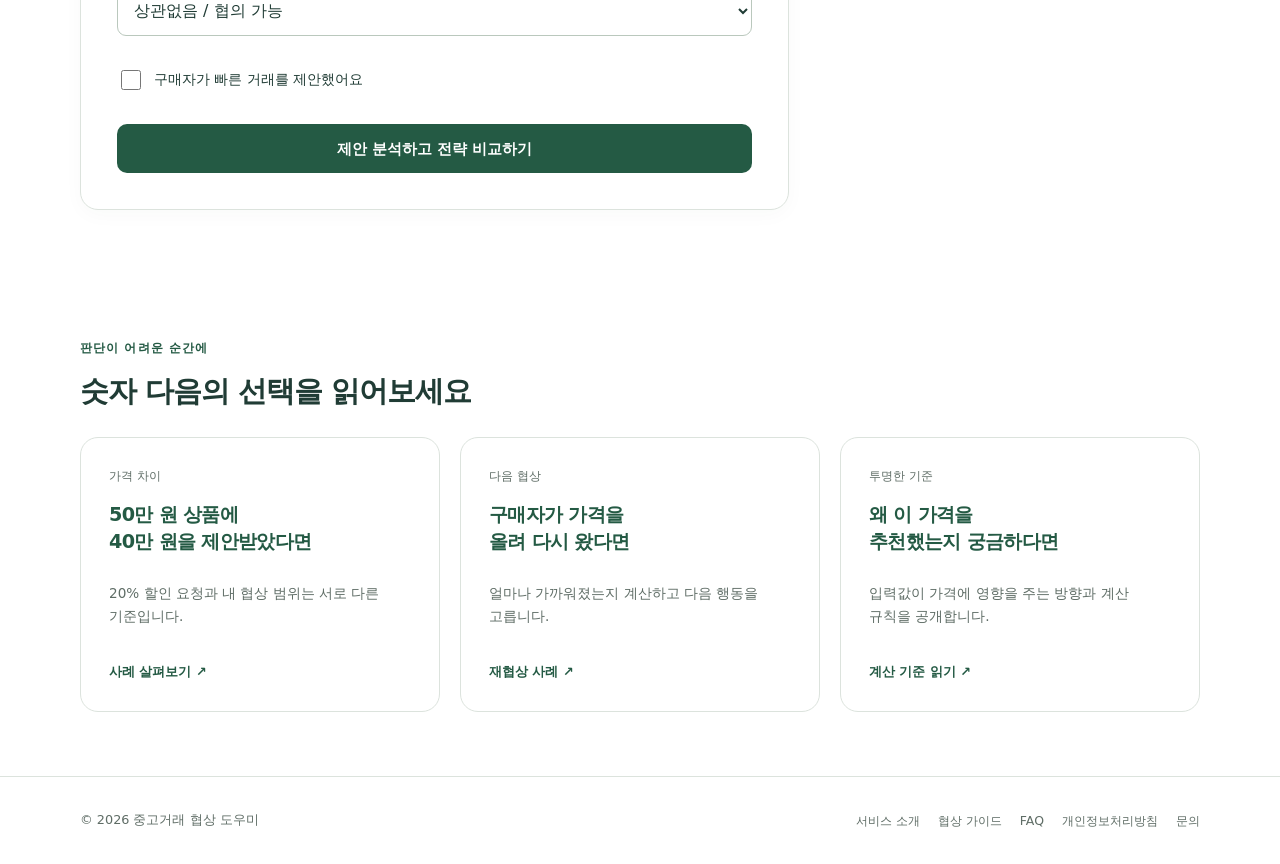
==== commit 10fbf608: "Build integrated seller decision flow with negotiation simulation and transparent guidance" ====
--- a/index.html
+++ b/index.html
@@ -3,35 +3,51 @@
 <head>
   <meta charset="utf-8">
   <meta name="viewport" content="width=device-width, initial-scale=1">
-  <title>중고거래 협상 도우미 | 가격 협상 전략 계산기</title>
-  <meta name="description" content="판매 조건과 구매자 제안을 바탕으로 중고거래 가격 협상 전략과 답변 문구를 계산하는 무료 참고용 도구입니다.">
-  <link rel="canonical" href="https://used-market-negotiation-helper.rlawhddh3803.workers.dev/">
-  <meta property="og:title" content="중고거래 협상 도우미">
-  <meta property="og:description" content="입력한 조건을 기준으로 협상 전략과 답변 문구를 계산합니다.">
-  <meta property="og:type" content="website"><meta property="og:url" content="https://used-market-negotiation-helper.rlawhddh3803.workers.dev/">
+  <title>중고거래 협상 도우미 | 판매 가격과 다음 협상 결정</title>
+  <meta name="description" content="구매자 제안과 판매 상황으로 첫 역제안, 가격 방어·빠른 판매 전략을 비교하세요. 재협상과 거래 조건 비교, 답변 복사까지 브라우저에서 처리합니다.">
+  <link rel="canonical" href="https://used-market-negotiation-helper.vercel.app/">
+  <meta property="og:title" content="중고거래 협상 도우미 | 판매 의사결정 도구">
+  <meta property="og:description" content="얼마를 제안할지, 기다릴지, 어떤 조건으로 거래할지 이유와 함께 비교하세요.">
+  <meta property="og:type" content="website"><meta property="og:url" content="https://used-market-negotiation-helper.vercel.app/">
+  <script async src="https://pagead2.googlesyndication.com/pagead/js/adsbygoogle.js?client=ca-pub-1560924786638070"
+     crossorigin="anonymous"></script>
   <link rel="stylesheet" href="css/style.css">
   <script type="application/ld+json">{"@context":"https://schema.org","@type":"WebApplication","name":"중고거래 협상 도우미","applicationCategory":"UtilitiesApplication","operatingSystem":"Any","isAccessibleForFree":true,"inLanguage":"ko"}</script>
 </head>
 <body>
   <a class="skip-link" href="#main">본문으로 건너뛰기</a>
-  <header class="site-header"><div class="container nav"><a class="brand" href="index.html" aria-label="중고거래 협상 도우미 홈">중고거래 <span>협상 도우미</span></a><button class="menu-toggle" type="button" aria-expanded="false" aria-controls="site-nav">메뉴</button><nav id="site-nav" aria-label="주요 메뉴"><a href="index.html" aria-current="page">계산하기</a><a href="guide.html">협상 가이드</a><a href="faq.html">FAQ</a><a href="about.html">소개</a></nav></div></header>
+  <header class="site-header"><div class="container nav"><a class="brand" href="index.html" aria-label="중고거래 협상 도우미 홈"><span class="brand-mark" aria-hidden="true">↔</span> 중고거래 <span>협상 도우미</span></a><button class="menu-toggle" type="button" aria-expanded="false" aria-controls="site-nav">메뉴</button><nav id="site-nav" aria-label="주요 메뉴"><a href="index.html#calculator" aria-current="page">협상 분석</a><a href="about.html#method">계산 기준</a><a href="guide.html#cases">실전 사례</a><a href="guide.html">협상 가이드</a><a href="faq.html">FAQ</a><a href="about.html">서비스 소개</a></nav></div></header>
   <main id="main">
-    <section class="hero"><div class="container narrow"><p class="eyebrow">무료 · 브라우저에서만 계산</p><h1>중고거래에서 얼마까지<br>깎아줘야 할지 고민된다면?</h1><p>판매 가격과 구매자 제안 가격을 입력하면 협상 가능한 가격과 답변 문구를 추천해드립니다.</p><p class="notice">입력하신 조건을 기준으로 협상 전략을 계산합니다. 실제 중고시장 시세를 제공하지 않습니다.</p><a class="text-link" href="#calculator">바로 계산하기 ↓</a></div></section>
-    <section id="calculator" class="section"><div class="container calculator-layout"><div class="card form-card"><div class="section-heading"><p class="eyebrow">1분 계산</p><h2>협상 조건 입력</h2><p>최저 희망 가격은 계산에만 사용되며 결과에 공개되지 않습니다.</p></div>
-      <form id="negotiation-form" novalidate>
-        <div class="field full"><label for="itemName">상품명 <span class="optional">선택</span></label><input id="itemName" name="itemName" type="text" maxlength="60" placeholder="예: 아이폰 15"></div>
-        <div class="field"><label for="listingPrice">현재 판매 가격 <em>필수</em></label><input id="listingPrice" name="listingPrice" inputmode="numeric" type="text" placeholder="예: 100000" aria-describedby="price-help"><small id="price-help">숫자만 입력해 주세요. 원 단위입니다.</small></div>
-        <div class="field"><label for="buyerOffer">구매자 제시 가격 <em>필수</em></label><input id="buyerOffer" name="buyerOffer" inputmode="numeric" type="text" placeholder="예: 80000"></div>
-        <div class="field full"><label for="minimumPrice">판매자 최저 희망 가격 <em>필수</em></label><input id="minimumPrice" name="minimumPrice" inputmode="numeric" type="text" placeholder="예: 90000"><small>이 값은 결과 화면에 그대로 표시되지 않습니다.</small></div>
-        <fieldset><legend>상품 상태</legend><div class="choice-grid"><label><input type="radio" name="condition" value="unopened" checked> 미개봉</label><label><input type="radio" name="condition" value="likeNew"> 새상품에 가까움</label><label><input type="radio" name="condition" value="lightUse"> 사용감 적음</label><label><input type="radio" name="condition" value="normalUse"> 일반적인 사용감</label><label><input type="radio" name="condition" value="heavyUse"> 사용감 많음</label></div></fieldset>
-        <fieldset><legend>판매 등록 기간</legend><div class="choice-grid"><label><input type="radio" name="listingPeriod" value="today" checked> 오늘 등록</label><label><input type="radio" name="listingPeriod" value="twoThreeDays"> 2~3일</label><label><input type="radio" name="listingPeriod" value="fourSevenDays"> 4~7일</label><label><input type="radio" name="listingPeriod" value="oneTwoWeeks"> 1~2주</label><label><input type="radio" name="listingPeriod" value="overTwoWeeks"> 2주 이상</label></div></fieldset>
-        <fieldset><legend>얼마나 빨리 팔고 싶은지</legend><div class="choice-grid"><label><input type="radio" name="urgency" value="notUrgent" checked> 전혀 급하지 않음</label><label><input type="radio" name="urgency" value="slightlyUrgent"> 조금 빨리 팔고 싶음</label><label><input type="radio" name="urgency" value="moderatelyUrgent"> 적당히 빨리 팔고 싶음</label><label><input type="radio" name="urgency" value="veryUrgent"> 최대한 빨리 팔고 싶음</label></div></fieldset>
-        <div id="form-errors" class="form-errors" role="alert" aria-live="assertive"></div><button class="button primary" type="submit">협상 전략 계산하기</button>
-      </form></div>
-      <aside class="side-note card"><h2>이 도구의 기준</h2><p>시장 통계나 적정 시세가 아닌, 입력된 가격 차이와 판매 상황을 조합한 내부 협상 분석 기준입니다.</p><a href="about.html">계산 방식 알아보기 →</a></aside></div></section>
-    <section class="section" aria-labelledby="how-it-works"><div class="container narrow"><div class="section-heading"><p class="eyebrow">결과 읽는 법</p><h2 id="how-it-works">계산 결과는 어떻게 만들어지나요?</h2><p>가격을 대신 결정하는 기능이 아니라, 입력한 판매 조건을 차분히 비교해 협상 대화를 시작할 기준을 만드는 도구입니다.</p></div><div class="explanation-grid"><article class="card"><h3>입력 조건을 조합합니다</h3><p>현재 판매 가격과 구매자 제안, 상품 상태, 등록 기간, 판매 급함을 함께 살펴봅니다. 입력한 최저 희망 가격은 계산 범위를 정하는 데만 사용되며 결과에 그대로 표시되지 않습니다.</p></article><article class="card"><h3>제안 비율의 의미</h3><p>구매자 제안이 현재 판매 가격의 몇 퍼센트인지 보여줍니다. 이는 실제 거래 통계가 아닌 서비스 내부 협상 분석 기준으로, 가격 차이를 빠르게 파악하도록 돕습니다.</p></article><article class="card"><h3>협상 여유 점수의 의미</h3><p>상품 상태·등록 기간·판매 급함을 바탕으로 지금 가격을 얼마나 서둘러 조정할지 생각해 보는 참고 지표입니다. 점수만으로 거래 성사 가능성을 판단하지는 않습니다.</p></article><article class="card"><h3>추천 역제안 활용법</h3><p>추천 가격은 첫 답변의 출발점으로 참고하세요. 거래 시간, 장소, 구성품, 상대방의 태도처럼 실제 대화에서 확인되는 조건을 반영해 조정할 수 있습니다.</p></article></div><aside class="explanation-note"><strong>꼭 확인해 주세요.</strong> 이 계산 결과는 실제 중고거래 시장의 시세나 적정 가격을 의미하지 않습니다. 시장 데이터나 매물 정보를 조회하지 않으며, 입력한 조건에 따라 계산된 참고용 전략입니다. 더 자세한 상황별 대응은 <a href="guide.html">실전 협상 가이드</a>, 이용 방법은 <a href="faq.html">FAQ</a>에서 확인할 수 있습니다.</aside></div></section>
-    <section class="section soft"><div class="container"><p class="disclaimer">이 서비스는 입력한 조건을 바탕으로 협상 전략을 계산하는 참고용 도구입니다. 실제 중고거래 시장의 시세나 적정 가격을 제공하는 서비스가 아닙니다.</p></div></section>
-  </main><footer class="site-footer"><div class="container"><p>© 2026 중고거래 협상 도우미</p><nav aria-label="하단 메뉴"><a href="about.html">서비스 소개</a><a href="guide.html">가이드</a><a href="faq.html">FAQ</a><a href="privacy.html">개인정보처리방침</a><a href="contact.html">문의</a></nav></div></footer>
-  <template id="result-template"><section id="results" class="section result-section" tabindex="-1"><div class="container narrow"><div class="result-heading"><p class="eyebrow">계산 완료</p><h2>협상 분석 결과</h2><p id="result-item"></p></div><div id="result-alerts"></div><div class="summary-grid"><article class="metric card"><span>현재 판매 가격</span><strong id="result-listing"></strong></article><article class="metric card"><span>구매자 제안</span><strong id="result-offer"></strong></article><article class="metric card"><span>제안 비율</span><strong id="result-ratio"></strong><small id="result-ratio-label"></small></article><article class="metric accent card"><span>추천 역제안</span><strong id="result-counter"></strong><small>입력 조건을 기준으로 계산</small></article></div><article class="card breathing"><h3>협상 여유</h3><p id="result-flexibility" class="lead"></p><p id="result-flexibility-detail"></p></article><article class="card breathing"><h3>추천 협상 전략</h3><ul id="strategy-list" class="strategy-list"></ul></article><article class="card response-card"><h3>구매자에게 보낼 답변</h3><p id="response-text" class="response-text"></p><button id="copy-response" class="button secondary" type="button">답변 복사</button><span id="copy-status" role="status" aria-live="polite"></span></article><section class="renegotiation"><h3>구매자가 다시 가격을 낮춘다면?</h3><div id="renegotiation-list" class="response-grid"></div></section><button id="recalculate" class="button ghost" type="button">다시 계산하기</button></div></section></template>
-  <script src="js/app.js"></script>
+    <section class="hero"><div class="container hero-layout"><div><p class="eyebrow">판매자를 위한 의사결정 도구</p><h1>얼마를 낮출지보다,<br><span>왜 낮출지부터.</span></h1><p class="hero-description">첫 제안부터 다음 협상까지.<br>가격 차이와 판매 상황을 함께 보고, 내게 맞는 거래를 결정하세요.</p><a class="button primary" href="#calculator">내 판매 상황 분석하기 ↗</a><p class="hero-note">무료 · 가입 없이 · 입력값 저장 없이</p></div><aside class="hero-path" aria-label="분석 흐름"><p class="eyebrow">하나의 판매 상황, 이어지는 판단</p><ol><li><span>01</span><div><strong>제안을 이해하고</strong><p>가격 차이와 판매 상황 분석</p></div></li><li><span>02</span><div><strong>나의 우선순위를 정하고</strong><p>가격 방어와 빠른 판매 비교</p></div></li><li><span>03</span><div><strong>다음 대화를 이어가세요</strong><p>재협상 · 거래 조건 · 답변 복사</p></div></li></ol><p class="small">실제 시세를 조회하지 않습니다.<br>입력 조건과 공개된 계산 규칙으로 판단을 돕습니다.</p></aside></div></section>
+    <section id="calculator" class="section"><div class="container calculator-layout"><div class="card form-card"><div class="section-heading"><p class="eyebrow">01 / 판매 상황</p><h2>지금 어떤 제안을 받았나요?</h2><p>상품명 외의 기본 항목을 입력해 주세요. 선택한 판매 상황이 추천 가격에 반영됩니다.</p></div>
+      <noscript><p class="notice">분석에는 JavaScript가 필요합니다. 입력값은 전송되지 않습니다. 가이드의 사례와 계산 기준은 바로 읽을 수 있습니다.</p></noscript>
+      <form id="negotiation-form" autocomplete="off" novalidate>
+        <div class="field full"><label for="itemName">상품명 <span class="optional">선택</span></label><input id="itemName" type="text" maxlength="60" placeholder="예: 소니 헤드폰"><small>연락처나 주소는 입력하지 마세요.</small></div>
+        <div class="field"><label for="listingPrice">현재 판매 가격 <span class="optional">원</span></label><input id="listingPrice" inputmode="numeric" type="text" maxlength="20" placeholder="예: 500,000" required aria-describedby="price-help"></div>
+        <div class="field"><label for="buyerOffer">구매자 제안 가격 <span class="optional">원</span></label><input id="buyerOffer" inputmode="numeric" type="text" maxlength="20" placeholder="예: 400,000" required></div>
+        <p id="price-help" class="field-help full">금액은 1원~10억 원의 정수로 입력해 주세요. 쉼표도 사용할 수 있습니다.</p>
+        <div class="field full private-field"><label for="minimumPrice">최저 희망 가격 <span class="optional">나의 내부 기준</span></label><input id="minimumPrice" inputmode="numeric" type="text" maxlength="20" placeholder="예: 450,000" required aria-describedby="minimum-help"><small id="minimum-help">결과와 답변에 내부 기준 금액을 별도로 표시하지 않습니다. 구매자에게는 답변 문구만 복사해 보내세요.</small></div>
+        <div class="field"><label for="condition">상품 상태</label><select id="condition"><option value="unopened">미개봉</option><option value="likeNew">새상품에 가까움</option><option value="lightUse">사용감 적음</option><option value="normalUse" selected>일반적인 사용감</option><option value="heavyUse">사용감 많음</option></select></div>
+        <div class="field"><label for="listingPeriod">판매 등록 기간</label><select id="listingPeriod"><option value="today">오늘 등록</option><option value="twoThreeDays">2~3일</option><option value="fourSevenDays" selected>4~7일</option><option value="oneTwoWeeks">1~2주</option><option value="overTwoWeeks">2주 이상</option></select></div>
+        <div class="field"><label for="urgency">판매 급함 정도</label><select id="urgency"><option value="notUrgent">급하지 않음</option><option value="slightlyUrgent" selected>조금 빨리 팔고 싶음</option><option value="moderatelyUrgent">일주일 안에 팔고 싶음</option><option value="veryUrgent">최대한 빨리 팔고 싶음</option></select></div>
+        <div class="field"><label for="inquiries">지금까지 받은 문의</label><select id="inquiries"><option value="none">거의 없음</option><option value="occasional" selected>가끔 있음</option><option value="several">여러 명이 문의함</option><option value="imminent">거래 직전 문의가 있음</option></select></div>
+        <div class="field full"><label for="tradeMethod">희망 거래 방식</label><select id="tradeMethod"><option value="either">상관없음 / 협의 가능</option><option value="direct">직거래</option><option value="parcel">택배</option></select></div>
+        <label class="checkbox-row full"><input id="quickTrade" type="checkbox"> 구매자가 빠른 거래를 제안했어요</label>
+        <div id="form-errors" class="form-errors full" role="alert" tabindex="-1"></div><button id="analyze-button" class="button primary full" type="submit" disabled>제안 분석하고 전략 비교하기</button>
+      </form></div><aside class="input-aside"><div class="side-note"><p class="eyebrow">처음이라면</p><h3>사례로 먼저 살펴보세요</h3><p>실제 거래 기록이 아닌 연습용 상황입니다. 불러온 뒤 내 조건에 맞게 바꿀 수 있어요.</p><button id="load-example" type="button" class="button secondary">50만 원 상품 사례 불러오기</button><p id="example-status" class="small" role="status"></p><a class="text-link" href="guide.html#cases">여섯 가지 실전 사례 읽기 →</a></div><div class="aside-explainer"><h3>최저 희망 가격은 왜 필요한가요?</h3><p>판매자가 받아들일 범위를 정하는 기준입니다. 문의가 적거나 판매가 급해도 그 범위 아래로 새 역제안을 추천하지 않습니다.</p><a class="text-link" href="about.html#method">공개된 계산 기준 확인 →</a></div></aside></div></section>
+    <section id="results" class="section result-section" aria-labelledby="result-title" tabindex="-1" hidden><div class="container result-container">
+      <div class="result-heading"><div><p class="eyebrow">02 / 협상 분석</p><h2 id="result-title">내 상황에 맞는 선택지</h2><p id="result-item"></p></div><button id="edit-input" class="button ghost" type="button">판매 상황 수정</button></div>
+      <nav class="result-nav" aria-label="분석 결과 바로가기"><a href="#summary">제안 요약</a><a href="#strategies">전략 비교</a><a href="#renegotiation">다음 제안</a><a href="#trade-comparison">거래 조건</a><a href="#reply">답변 만들기</a></nav>
+      <section id="summary" class="result-block"><h3>협상 상황 요약</h3><p id="summary-text" class="lead"></p><div class="summary-grid"><article class="metric"><span>구매자 제안 비율</span><strong id="offer-ratio"></strong><small>제안 ÷ 판매 가격 × 100</small></article><article class="metric"><span>할인 요구 금액</span><strong id="discount-amount"></strong><small>판매 가격 − 구매자 제안</small></article><article class="metric"><span>할인 요구율</span><strong id="discount-rate"></strong><small id="discount-label"></small></article></div><p class="small">할인 요구의 크기는 서비스 내부 구분입니다. 시장 평균이나 적정 할인율을 뜻하지 않습니다.</p></section>
+      <section class="card result-block"><h3>현재 상황 판단</h3><div id="situation-tags" class="tags"></div><p id="situation-text"></p><p id="range-text" class="notice"></p><p id="room-text"></p></section>
+      <section class="counter-panel result-block"><div><p class="eyebrow">추천 1차 역제안</p><strong id="counter-price" class="big-price"></strong><p id="counter-reason"></p></div><details class="why"><summary>왜 이런 결과인가요?</summary><ul id="reason-list"></ul><p class="small">상태와 문의는 판매자가 입력한 정보입니다. 시세나 성사 확률을 예측하지 않습니다. <a href="about.html#method">전체 계산 기준</a></p></details></section>
+      <section id="strategies" class="result-block"><div class="section-heading"><p class="eyebrow">03 / 전략 선택</p><h3>어떤 쪽이 더 중요한가요?</h3><p>추천은 출발점입니다. 전략을 선택하면 답변 가격과 다음 협상 기준에 연결됩니다.</p></div><div class="strategy-grid"><article class="card strategy-card"><span class="tag">기다릴 수 있다면</span><h4>가격 방어 전략</h4><strong id="defense-price" class="strategy-price"></strong><dl><dt>장점</dt><dd>첫 양보를 줄이고 추가 문의를 비교할 수 있습니다.</dd><dt>부담</dt><dd>현재 구매자가 떠나거나 판매 기간이 길어질 수 있습니다.</dd><dt>잘 맞는 상황</dt><dd>판매가 급하지 않거나 구체적인 다른 문의가 있을 때.</dd></dl><button class="button secondary strategy-select" data-strategy="defense" type="button" aria-pressed="false">가격 방어 선택</button></article><article class="card strategy-card"><span class="tag">일정을 앞당기고 싶다면</span><h4>빠른 판매 전략</h4><strong id="fast-price" class="strategy-price"></strong><dl><dt>장점</dt><dd>가격 차이를 줄이며 가까운 거래 일정을 제안할 수 있습니다.</dd><dt>부담</dt><dd>받는 금액이 줄어듭니다. 낮춘 가격이 거래 성사를 보장하지는 않습니다.</dd><dt>잘 맞는 상황</dt><dd>판매 기한이 가깝고 실제로 빠른 거래가 가능한 구매자일 때.</dd></dl><button class="button secondary strategy-select" data-strategy="fast" type="button" aria-pressed="false">빠른 판매 선택</button></article></div><p id="strategy-gap" class="notice"></p><button class="button ghost strategy-select" data-strategy="balanced" type="button" aria-pressed="true">추천 1차 역제안 사용</button><p id="selected-strategy" class="selection-status" role="status"></p></section>
+      <section id="renegotiation" class="card result-block"><div class="section-heading"><p class="eyebrow">04 / 다음 대화</p><h3>구매자가 다시 제안했나요?</h3><p>실제로 보낸 가격과 새 제안을 입력하세요. 계산할 때마다 같은 판매 상황에서 협상 흐름을 이어갑니다.</p></div><p id="round-context" class="notice"></p><form id="round-form" novalidate autocomplete="off"><div class="field"><label for="sellerCounter">내가 제안한 가격 <span class="optional">원</span></label><input id="sellerCounter" type="text" inputmode="numeric" maxlength="20" required></div><div class="field"><label for="nextBuyerOffer">구매자의 새 제안 <span class="optional">원</span></label><input id="nextBuyerOffer" type="text" inputmode="numeric" maxlength="20" placeholder="예: 450,000" required></div><div id="round-errors" class="form-errors full" role="alert" tabindex="-1"></div><button class="button primary full" type="submit">이번 제안 비교하기</button></form><div id="round-result" hidden aria-live="polite"><h4 id="round-direction"></h4><div id="round-metrics" class="metric-lines"></div><p id="round-detail"></p><p class="next-price">다음 답변 가격 후보 <strong id="round-next"></strong></p><p class="small">후보를 답변에 반영했습니다. 다음 대화에서 다른 가격을 보냈다면 위의 ‘내가 제안한 가격’을 수정하세요.</p><details><summary>이번 재협상 후보의 기준</summary><p id="round-reason"></p></details></div><ol id="round-history" class="round-history" aria-label="현재 협상 기록"></ol><button id="reset-rounds" class="button ghost" type="button" hidden>재협상 기록 초기화</button><p class="small">기록은 이 화면에서만 유지됩니다. 새 분석이나 새로고침을 하면 사라집니다.</p></section>
+      <section id="trade-comparison" class="card result-block"><div class="section-heading"><p class="eyebrow">05 / 가격 밖의 조건</p><h3>더 받기와 더 빨리 팔기, 비교해 보세요</h3><p>두 후보를 직접 수정할 수 있습니다. 기본 예시는 빠른 판매와 가격 방어 가격이며, 실제 약속을 뜻하지 않습니다.</p></div><form id="comparison-form" novalidate autocomplete="off"><fieldset class="comparison-option"><legend>A 조건</legend><div class="field"><label for="aPrice">거래 가격 (원)</label><input id="aPrice" type="text" inputmode="numeric" maxlength="20" required></div><div class="field"><label for="aDays">오늘부터 며칠 뒤?</label><input id="aDays" type="text" inputmode="numeric" maxlength="3" value="0" required></div><div class="field"><label for="aMethod">거래 방식</label><select id="aMethod"><option value="direct">직거래</option><option value="parcel">택배</option><option value="either">협의</option></select></div><div class="field"><label for="aCost">내 부담 비용 (원)</label><input id="aCost" type="text" inputmode="numeric" maxlength="20" value="0" aria-describedby="cost-help"></div></fieldset><fieldset class="comparison-option"><legend>B 조건</legend><div class="field"><label for="bPrice">거래 가격 (원)</label><input id="bPrice" type="text" inputmode="numeric" maxlength="20" required></div><div class="field"><label for="bDays">오늘부터 며칠 뒤?</label><input id="bDays" type="text" inputmode="numeric" maxlength="3" value="5" required></div><div class="field"><label for="bMethod">거래 방식</label><select id="bMethod"><option value="direct">직거래</option><option value="parcel">택배</option><option value="either">협의</option></select></div><div class="field"><label for="bCost">내 부담 비용 (원)</label><input id="bCost" type="text" inputmode="numeric" maxlength="20" value="0" aria-describedby="cost-help"></div></fieldset><p id="cost-help" class="field-help full">오늘은 0일. 배송비·교통비 등 내가 부담할 비용을 합쳐 입력하세요. 비용을 모르면 0원으로 비교한 뒤 확정 전에 다시 확인하세요.</p><div id="comparison-errors" class="form-errors full" role="alert" tabindex="-1"></div><button class="button secondary full" type="submit">두 거래 조건 비교하기</button></form><div id="comparison-result" hidden aria-live="polite"><p id="comparison-summary" class="lead"></p><div id="comparison-cards" class="strategy-grid"></div><p id="comparison-choice" class="notice"></p><p class="small">시간의 가치를 임의로 돈으로 환산하거나 거래 성공 확률을 가정하지 않습니다. 비용 차감 후 금액을 같은 내부 기준과 비교합니다.</p></div></section>
+      <section id="reply" class="card result-block"><div class="section-heading"><p class="eyebrow">06 / 실제 답변</p><h3>선택한 가격을 대화로 옮기세요</h3><p id="reply-context"></p></div><div class="field"><label for="replyStyle">답변 스타일</label><select id="replyStyle"><option value="polite">정중하게</option><option value="firm">단호하게</option><option value="fast">빠른 거래 우선</option><option value="defense">가격 방어 우선</option></select><small>말투만 바뀝니다. 가격은 선택한 전략 또는 마지막 재협상 후보를 따릅니다.</small></div><p id="response-text" class="response-text" tabindex="0"></p><button id="copy-response" class="button primary" type="button">답변 복사</button><p id="copy-status" role="status" class="small"></p><p class="small">거래 시간이나 장소를 확정하지 않은 문구입니다. 보내기 전에 실제 조건에 맞게 확인해 주세요.</p></section>
+      <section class="result-block next-steps"><h3>이 다음에는 이렇게 판단하세요</h3><ul id="next-steps"></ul><a class="text-link" href="guide.html#read-offer">가격 차이 해석 가이드 →</a></section><p class="small">계산 결과는 참고용입니다. 실제 시세·적정 가격·거래 성사를 보증하지 않으며 최종 결정은 판매자가 합니다.</p>
+    </div></section>
+    <section class="section learn-section"><div class="container"><div class="section-heading"><p class="eyebrow">판단이 어려운 순간에</p><h2>숫자 다음의 선택을 읽어보세요</h2></div><div class="learn-grid"><a class="learn-card" href="guide.html#case-1"><span>가격 차이</span><h3>50만 원 상품에<br>40만 원을 제안받았다면</h3><p>20% 할인 요청과 내 협상 범위는 서로 다른 기준입니다.</p><strong>사례 살펴보기 ↗</strong></a><a class="learn-card" href="guide.html#case-4"><span>다음 협상</span><h3>구매자가 가격을<br>올려 다시 왔다면</h3><p>얼마나 가까워졌는지 계산하고 다음 행동을 고릅니다.</p><strong>재협상 사례 ↗</strong></a><a class="learn-card" href="about.html#method"><span>투명한 기준</span><h3>왜 이 가격을<br>추천했는지 궁금하다면</h3><p>입력값이 가격에 영향을 주는 방향과 계산 규칙을 공개합니다.</p><strong>계산 기준 읽기 ↗</strong></a></div></div></section>
+  </main><footer class="site-footer"><div class="container"><p>© 2026 중고거래 협상 도우미</p><nav aria-label="하단 메뉴"><a href="about.html">서비스 소개</a><a href="guide.html">협상 가이드</a><a href="faq.html">FAQ</a><a href="privacy.html">개인정보처리방침</a><a href="contact.html">문의</a></nav></div></footer>
+  <script src="js/engine.js"></script><script src="js/examples.js"></script><script src="js/app.js"></script>
 </body></html>
--- a/css/style.css
+++ b/css/style.css
@@ -1 +1,272 @@
-:root{--ink:#172033;--muted:#5c6677;--line:#dde3eb;--paper:#fff;--soft:#f5f7fa;--brand:#286451;--brand-dark:#164535;--accent:#eff8f4;--danger:#9a382f;--radius:16px;--shadow:0 10px 30px rgba(24,38,60,.07)}*{box-sizing:border-box}html{scroll-behavior:smooth}body{margin:0;background:var(--paper);color:var(--ink);font-family:Pretendard,"Noto Sans KR",system-ui,sans-serif;line-height:1.65}.container{width:min(1120px,calc(100% - 40px));margin:auto}.narrow{width:min(800px,calc(100% - 40px));margin:auto}.site-header{border-bottom:1px solid var(--line);background:#fff;position:sticky;top:0;z-index:5}.nav{min-height:68px;display:flex;align-items:center;justify-content:space-between;gap:20px}.brand{font-weight:800;color:var(--ink);text-decoration:none;font-size:1.05rem}.brand span{color:var(--brand)}nav{display:flex;gap:18px}nav a,.text-link,.side-note a{color:var(--muted);text-decoration:none;font-size:.92rem}nav a:hover,nav a:focus-visible,.text-link,.side-note a{color:var(--brand)}.menu-toggle{display:none}.hero{padding:76px 0 64px;background:linear-gradient(155deg,#f2f8f5,#fff 68%)}.hero h1{font-size:clamp(2rem,5vw,3.3rem);line-height:1.24;letter-spacing:-.055em;margin:.2rem 0 1rem}.hero p{font-size:1.1rem;color:var(--muted);max-width:650px}.eyebrow{font-size:.8rem!important;font-weight:800;letter-spacing:.09em;text-transform:uppercase;color:var(--brand)!important;margin:0}.notice{font-size:.92rem!important;border-left:3px solid #76aa98;padding-left:12px;margin-top:24px}.text-link{font-weight:750;display:inline-block;margin-top:14px}.section{padding:58px 0}.soft{background:var(--soft);padding:28px 0}.calculator-layout{display:grid;grid-template-columns:minmax(0,1.7fr) minmax(250px,.65fr);gap:24px;align-items:start}.card{background:#fff;border:1px solid var(--line);border-radius:var(--radius);box-shadow:var(--shadow)}.form-card{padding:clamp(20px,4vw,36px)}.section-heading h2{margin:.15rem 0;font-size:1.7rem;letter-spacing:-.04em}.section-heading p:not(.eyebrow){margin:.2rem 0 24px;color:var(--muted);font-size:.94rem}.side-note{padding:24px;background:var(--accent)}.side-note h2{font-size:1.05rem;margin:0}.side-note p{font-size:.92rem;color:var(--muted)}form{display:grid;grid-template-columns:1fr 1fr;gap:18px}.field,.full,fieldset{min-width:0}.full,fieldset{grid-column:1/-1}label,legend{font-size:.92rem;font-weight:700}em,.optional{font-style:normal;font-size:.75rem;color:var(--brand);font-weight:700}input[type=text]{margin-top:6px;width:100%;padding:12px;border:1px solid #bdc7d3;border-radius:9px;font:inherit;color:var(--ink)}input:focus-visible,button:focus-visible,a:focus-visible{outline:3px solid #8bc8b1;outline-offset:2px}small{display:block;color:var(--muted);font-size:.77rem;margin-top:4px}fieldset{margin:0;padding:0;border:0}legend{margin-bottom:8px}.choice-grid{display:flex;flex-wrap:wrap;gap:8px}.choice-grid label{font-weight:500;font-size:.84rem;padding:7px 10px;border:1px solid var(--line);border-radius:99px;cursor:pointer}.choice-grid label:has(input:checked){background:var(--accent);border-color:#74ac98;color:var(--brand-dark);font-weight:700}.choice-grid input{accent-color:var(--brand)}.button{border:0;border-radius:10px;padding:13px 18px;font:inherit;font-weight:800;cursor:pointer;transition:.18s}.button:hover{transform:translateY(-1px)}.primary{grid-column:1/-1;background:var(--brand);color:#fff}.primary:hover{background:var(--brand-dark)}.secondary{background:#e2f2ea;color:var(--brand-dark)}.ghost{background:#fff;border:1px solid var(--line);color:var(--ink);margin-top:30px}.form-errors{grid-column:1/-1;color:var(--danger);font-size:.9rem}.form-errors:not(:empty){padding:10px 12px;background:#fff2f1;border-radius:8px}.disclaimer{margin:0;color:var(--muted);font-size:.88rem;text-align:center}.site-footer{border-top:1px solid var(--line);padding:26px 0;color:var(--muted);font-size:.84rem}.site-footer .container{display:flex;justify-content:space-between;gap:16px;align-items:center}.site-footer p{margin:0}.site-footer nav{flex-wrap:wrap;justify-content:flex-end}.result-section{background:var(--soft);animation:fade .35s ease}@keyframes fade{from{opacity:0;transform:translateY(8px)}to{opacity:1;transform:none}}.result-heading{text-align:center;margin-bottom:24px}.result-heading h2{font-size:2rem;margin:.15rem}.result-heading p:last-child{color:var(--muted);margin:0}.summary-grid{display:grid;grid-template-columns:repeat(4,1fr);gap:12px}.metric{padding:19px}.metric span{display:block;color:var(--muted);font-size:.8rem}.metric strong{font-size:clamp(1.25rem,3vw,1.8rem);letter-spacing:-.04em}.metric.accent{background:var(--brand);border-color:var(--brand);color:#fff}.metric.accent span,.metric.accent small{color:#dceee7}.breathing,.response-card{margin-top:16px;padding:24px}.breathing h3,.response-card h3,.renegotiation h3{margin:0 0 8px;font-size:1.18rem}.lead{font-size:1.15rem;font-weight:800;margin:0}.breathing p:last-child{color:var(--muted);margin-bottom:0}.strategy-list{margin:0;padding-left:20px}.strategy-list li{margin:7px 0}.response-text{background:var(--soft);padding:16px;border-radius:9px;margin:14px 0}.response-card #copy-status{font-size:.85rem;color:var(--brand);margin-left:10px}.result-alert{padding:14px 16px;border-radius:10px;background:#fff5e9;border:1px solid #edc689;margin:0 0 14px;font-size:.92rem}.response-grid{display:grid;grid-template-columns:1fr 1fr;gap:12px}.response-grid article{padding:18px;border:1px solid var(--line);border-radius:12px;background:#fff}.response-grid h4{margin:0;font-size:1rem}.response-grid p{font-size:.9rem;margin:8px 0;color:var(--muted)}.response-grid blockquote{margin:10px 0 0;padding:9px 12px;border-left:3px solid #9ac7b5;background:var(--soft);font-size:.87rem}.renegotiation{margin-top:24px}.page-hero{padding:55px 0 35px;background:var(--soft)}.page-hero h1{font-size:clamp(2rem,4vw,2.7rem);margin:.3rem 0}.page-hero p{color:var(--muted);max-width:680px}.prose{max-width:780px}.prose h2{margin-top:2rem;font-size:1.35rem}.prose h3{margin-top:1.5rem;font-size:1.05rem}.prose p,.prose li{color:#3f4857}.prose li{margin:.55rem 0}.faq details{border:1px solid var(--line);border-radius:10px;padding:14px 17px;margin:10px 0}.faq summary{font-weight:800;cursor:pointer}.faq p{margin:10px 0 0}.contact-placeholder{padding:18px;background:#fff6e9;border-radius:10px;border:1px solid #ebcf9d}.skip-link{position:absolute;left:-999px}.skip-link:focus{left:10px;top:10px;background:#fff;padding:8px;z-index:10}@media(max-width:760px){.menu-toggle{display:block;background:none;border:1px solid var(--line);padding:7px 9px;border-radius:8px}.nav{flex-wrap:wrap;padding:10px 0}.nav nav{display:none;width:100%;padding-bottom:6px}.nav nav.open{display:flex;flex-wrap:wrap}.calculator-layout{grid-template-columns:1fr}.side-note{display:none}.summary-grid{grid-template-columns:1fr 1fr}.response-grid{grid-template-columns:1fr}.site-footer .container{display:block}.site-footer nav{margin-top:10px;justify-content:flex-start}.hero{padding:52px 0}.section{padding:40px 0}}@media(max-width:440px){.container,.narrow{width:min(100% - 28px,1120px)}form{grid-template-columns:1fr}.field{grid-column:1/-1}.summary-grid{grid-template-columns:1fr}.choice-grid{gap:6px}}.guide-intro{font-size:1.03rem}.guide-card{margin:22px 0;padding:24px;border:1px solid var(--line);border-radius:var(--radius);background:#fff;box-shadow:var(--shadow)}.guide-card h2{margin:0 0 16px;font-size:1.28rem;letter-spacing:-.03em}.guide-card dl{margin:0;display:grid;grid-template-columns:92px 1fr;gap:10px 16px}.guide-card dt{font-weight:800;color:var(--brand)}.guide-card dd{margin:0;color:#3f4857}.guide-cta{margin-top:32px;padding:28px;border-radius:var(--radius);background:var(--accent)}.guide-cta h2{margin:0;font-size:1.35rem}.guide-cta p{margin:8px 0 18px;color:var(--muted)}.guide-cta .button{display:inline-block;text-decoration:none}.explanation-grid{display:grid;grid-template-columns:repeat(2,1fr);gap:16px}.explanation-grid article{padding:22px}.explanation-grid h3{margin:0 0 8px;font-size:1.1rem}.explanation-grid p{margin:0;color:var(--muted);font-size:.94rem}.explanation-note{margin-top:16px;padding:20px;border-radius:var(--radius);background:#fff6e9;border:1px solid #ebcf9d}.trust-list{padding-left:20px}.trust-list li{margin:.6rem 0}@media(max-width:760px){.guide-card{padding:19px}.guide-card dl{grid-template-columns:1fr;gap:4px}.guide-card dd{margin-bottom:10px}.explanation-grid{grid-template-columns:1fr}}
+:root{--ink:#203c35;--muted:#5f6d66;--line:#dce3dd;--paper:#fff;--soft:#f4f6f2;--brand:#245a44;--brand-dark:#163e2e;--accent:#e9f1e8;--danger:#a1392e;--radius:18px;--shadow:0 5px 20px #1d392607}
+
+*{box-sizing:border-box}
+html{scroll-behavior:smooth;scroll-padding-top:100px}
+body{margin:0;background:var(--paper);color:var(--ink);font-family:"Malgun Gothic","Apple SD Gothic Neo",system-ui,sans-serif;line-height:1.75;word-break:keep-all;overflow-wrap:anywhere}
+a{color:var(--brand);text-underline-offset:4px}
+button,input,select,textarea{font:inherit}
+button,a,input,select,summary{-webkit-tap-highlight-color:transparent}
+button{cursor:pointer}
+button:disabled{opacity:.5;cursor:wait}
+[hidden]{display:none!important}
+:focus-visible{outline:3px solid #5b9277;outline-offset:4px}
+section[id],article[id]{scroll-margin-top:16px}
+.container{width:min(1120px,calc(100% - 48px));margin-inline:auto}
+.prose{max-width:800px}
+.narrow{max-width:850px}
+.small,small{font-size:.83rem;color:var(--muted)}
+small{display:block;margin-top:7px}
+h1,h2,h3,h4{line-height:1.4;letter-spacing:-.035em}
+h2{font-size:1.8rem}
+h3{font-size:1.22rem}
+p{margin:12px 0}
+ul,ol{padding-left:24px}
+li{margin:8px 0}
+
+.site-header{border-bottom:1px solid var(--line);background:#fffffffa;position:sticky;top:0;z-index:10}
+.nav{min-height:78px;display:flex;align-items:center;justify-content:space-between;gap:24px}
+.brand{font-weight:800;text-decoration:none;font-size:1rem;color:var(--ink);display:flex;align-items:center;gap:5px;flex-shrink:0}
+.brand span{color:var(--brand)}
+.brand .brand-mark{display:inline-grid;place-items:center;width:32px;height:32px;background:var(--brand);color:white;border-radius:9px;margin-right:5px;font-size:24px;font-weight:500}
+nav{display:flex;gap:20px;flex-wrap:wrap}
+nav a{text-decoration:none;color:var(--muted);font-size:.84rem}
+nav a:hover,nav a[aria-current]{color:var(--brand);text-decoration:underline}
+.menu-toggle{display:none;min-height:44px;border:1px solid var(--line);border-radius:9px;background:white;padding:7px 12px;color:var(--ink)}
+.skip-link{position:absolute;left:-9999px}
+.skip-link:focus{left:12px;top:12px;background:white;padding:12px;z-index:30}
+
+.hero{background:#f2f5ef;border-bottom:1px solid var(--line);padding:76px 0 70px}
+.hero-layout{display:grid;grid-template-columns:1.25fr 1fr;gap:70px;align-items:center}
+.eyebrow{font-size:.75rem;font-weight:800;color:var(--brand);letter-spacing:.09em;margin:0 0 12px}
+.hero h1{font-size:clamp(2.5rem,4.4vw,3.6rem);line-height:1.25;letter-spacing:-.065em;margin:16px 0 22px;font-weight:800}
+.hero h1 span{color:#60816c}
+.hero-description{color:var(--muted);font-size:1rem;margin-bottom:28px;line-height:1.95}
+.hero-note{font-size:.78rem;color:var(--muted);margin-top:13px}
+.hero-path{background:#ffffffaa;padding:30px 34px;border:1px solid #d6dfd3;border-radius:24px}
+.hero-path ol{padding:0;list-style:none;margin:22px 0}
+.hero-path li{display:flex;align-items:center;gap:20px;padding:14px 0;margin:0}
+.hero-path li+li{border-top:1px solid var(--line)}
+.hero-path li>span{font-size:1.45rem;font-weight:500;color:#859b82;letter-spacing:-.06em}
+.hero-path strong{font-size:1.02rem}
+.hero-path li p{margin:1px 0 0;font-size:.83rem;color:var(--muted)}
+.hero-path>.small{margin-bottom:0;border-top:1px solid var(--line);padding-top:16px}
+
+.button{display:inline-flex;align-items:center;justify-content:center;gap:16px;min-height:48px;padding:12px 20px;border-radius:10px;border:1px solid transparent;font-weight:700;text-decoration:none;font-size:.92rem;line-height:1.6;white-space:normal;text-align:center}
+.primary{background:var(--brand);color:white}
+.primary:hover{background:var(--brand-dark)}
+.secondary{background:var(--accent);color:var(--brand)}
+.secondary:hover{background:#dcead8}
+.ghost{background:white;border-color:var(--line);color:var(--ink)}
+.button[aria-pressed=true]{border-color:var(--brand);box-shadow:inset 0 0 0 1px var(--brand)}
+.text-link{display:inline-block;font-weight:700;font-size:.88rem;text-decoration:none;margin-top:12px}
+.text-link:hover{text-decoration:underline}
+.section{padding:64px 0}
+.section-heading{margin-bottom:26px}
+.section-heading h2,.section-heading h3{margin:0 0 10px}
+.section-heading p:not(.eyebrow){color:var(--muted);font-size:.9rem;margin:0}
+.calculator-layout{display:grid;grid-template-columns:minmax(0,1.9fr) minmax(0,1fr);gap:38px;align-items:start}
+.card{background:white;border:1px solid var(--line);border-radius:var(--radius);box-shadow:var(--shadow)}
+.form-card{padding:36px}
+.side-note{padding:28px;background:#f1f4ed;border:1px solid var(--line);border-radius:var(--radius)}
+.side-note h3{margin:0}
+.side-note p,.aside-explainer p{color:var(--muted);font-size:.88rem}
+.side-note .button{width:100%;font-size:.85rem;margin-top:12px;border:1px solid #c6d6c0}
+.aside-explainer{padding:20px 8px}
+.aside-explainer h3{font-size:.98rem}
+.input-aside{position:sticky;top:106px}
+
+form{display:grid;grid-template-columns:repeat(2,minmax(0,1fr));gap:20px}
+.field,fieldset{min-width:0}
+.full{grid-column:1/-1}
+.field label,legend{display:block;font-size:.88rem;font-weight:700;margin-bottom:7px}
+.optional{font-size:.72rem;font-weight:500;color:var(--muted);margin-left:4px}
+.field input,.field select{display:block;width:100%;min-width:0;min-height:50px;background:white;color:var(--ink);border:1px solid #bac8bd;border-radius:9px;padding:11px 12px;font-size:16px;line-height:1.5}
+.field input::placeholder{color:#829087}
+.field input[aria-invalid=true],.field select[aria-invalid=true]{border-color:var(--danger)}
+.field-help{font-size:.78rem;color:var(--muted);margin:-10px 0 0}
+.private-field{padding:17px;background:#f5f7f2;border-radius:12px}
+.checkbox-row{display:flex;align-items:center;gap:10px;font-size:.88rem;min-height:48px;cursor:pointer}
+.checkbox-row input{width:20px;height:20px;accent-color:var(--brand);flex:none}
+fieldset{border:0;padding:0;margin:0}
+.form-errors{color:var(--danger);font-size:.85rem}
+.form-errors:empty{display:none}
+.form-errors:not(:empty){background:#fff1ed;border:1px solid #f0c8bd;border-radius:9px;padding:12px}
+.form-errors p{margin:3px 0}
+.notice{background:#f1f4eb;border-left:3px solid #91aa78;padding:14px 18px;font-size:.9rem;color:#435742}
+
+.result-section{background:#f5f6f2;border-block:1px solid var(--line)}
+.result-container{max-width:940px}
+.result-heading{display:flex;justify-content:space-between;gap:20px;align-items:center}
+.result-heading h2{margin:0}
+.result-heading p:last-child{color:var(--muted);margin-bottom:0}
+.result-nav{margin:24px 0 32px;border-block:1px solid var(--line);padding:12px 0;gap:10px 20px}
+.result-nav a{min-height:32px;display:flex;align-items:center}
+.result-block{margin-top:24px}
+.result-block.card{padding:30px}
+.result-block h3{margin:0 0 18px}
+.summary-grid{display:grid;grid-template-columns:repeat(3,minmax(0,1fr));gap:16px}
+.metric{border:1px solid var(--line);border-radius:12px;background:white;padding:22px 18px;min-width:0}
+.metric span{display:block;font-size:.82rem;color:var(--muted)}
+.metric strong{display:block;font-size:clamp(1.35rem,3vw,1.8rem);letter-spacing:-.045em;margin-top:3px;font-variant-numeric:tabular-nums}
+.metric small{font-size:.72rem}
+.lead{font-size:1.05rem;font-weight:600}
+.tags{display:flex;flex-wrap:wrap;gap:7px;margin-bottom:18px}
+.tag{display:inline-block;font-size:.74rem;padding:4px 10px;border-radius:99px;background:#edf2e8;color:#48653e}
+.counter-panel{border:1px solid #bfd0b9;border-radius:var(--radius);padding:30px;background:#eaf1e4}
+.big-price{font-size:clamp(2.3rem,7vw,3.3rem);letter-spacing:-.06em;line-height:1.25;display:block;font-variant-numeric:tabular-nums}
+.counter-panel>div>p:last-child{max-width:660px;font-size:.93rem}
+.why{border-top:1px solid #c7d7be;margin-top:22px;padding-top:16px}
+summary{cursor:pointer;min-height:44px;padding:9px 0;font-weight:700;font-size:.92rem}
+details ul{padding-left:20px}
+.why li{margin-bottom:16px}
+.why li strong{font-size:.9rem}
+.why li p{margin:3px 0;font-size:.87rem;color:#496143}
+.strategy-grid{display:grid;grid-template-columns:repeat(2,minmax(0,1fr));gap:18px}
+.strategy-card{padding:26px;display:flex;flex-direction:column;min-width:0}
+.strategy-card h4{margin:15px 0 8px;font-size:1.2rem}
+.strategy-card .tag{align-self:start}
+.strategy-price{display:block;font-size:1.65rem;letter-spacing:-.04em;line-height:1.5;font-weight:800;font-variant-numeric:tabular-nums}
+.strategy-card dl{margin:18px 0 24px;flex:1}
+.strategy-card dt{font-size:.78rem;font-weight:800;margin:13px 0 2px}
+.strategy-card dd{font-size:.86rem;color:var(--muted);margin:0}
+.selection-status{font-size:.87rem;color:var(--brand);font-weight:600}
+.metric-lines{display:grid;grid-template-columns:1fr 1fr;gap:10px}
+.metric-lines p{background:var(--soft);padding:12px;margin:0;font-size:.88rem}
+.next-price{padding:14px 0;border-block:1px solid var(--line);font-size:.9rem}
+.next-price strong{display:block;font-size:1.8rem}
+.round-history{font-size:.85rem;padding-left:22px}
+.round-history:empty{display:none}
+#round-result{margin-top:24px}
+.comparison-option{background:var(--soft);padding:18px;border:1px solid var(--line);border-radius:12px;display:grid;gap:16px}
+.comparison-option legend{padding:0 8px}
+.comparison-card{background:var(--soft);border-radius:12px;padding:20px}
+.comparison-card h4{margin:0}
+.comparison-card p{font-size:.85rem}
+.comparison-card .strategy-price{font-size:1.35rem}
+.response-text{background:var(--soft);border:1px solid var(--line);padding:24px;border-radius:12px;white-space:pre-wrap;font-size:1rem;line-height:1.95;word-break:keep-all;overflow-wrap:anywhere}
+.next-steps{padding:24px 0}
+.next-steps li{font-size:.93rem;margin:14px 0}
+.learn-section{background:#fff}
+.learn-grid{display:grid;grid-template-columns:repeat(3,minmax(0,1fr));gap:20px}
+.learn-card{padding:28px;border:1px solid var(--line);border-radius:var(--radius);text-decoration:none;display:flex;flex-direction:column}
+.learn-card:hover{border-color:#849d79;background:#f7f9f4}
+.learn-card>span{font-size:.76rem;color:var(--muted)}
+.learn-card h3{font-size:1.2rem;margin:14px 0}
+.learn-card p{font-size:.85rem;color:var(--muted);flex:1}
+.learn-card strong{font-size:.8rem;margin-top:20px}
+
+.page-hero{padding:60px 0 40px;background:var(--soft);border-bottom:1px solid var(--line)}
+.page-hero h1{font-size:clamp(2.1rem,4vw,2.8rem);line-height:1.3;margin:12px 0 22px}
+.page-hero p:not(.eyebrow){color:var(--muted);font-size:.97rem}
+.prose h2{margin-top:46px;font-size:1.45rem}
+.prose h2:first-child{margin-top:0}
+.prose h3{font-size:1.05rem;margin-top:28px}
+.prose p,.prose li{color:#495a50}
+.prose li{margin:12px 0}
+.prose .notice{margin:24px 0}
+.page-toc{display:flex;flex-wrap:wrap;gap:8px 18px;padding:18px 0}
+.page-toc a{font-size:.87rem;min-height:34px}
+.guide-card{border:1px solid var(--line);padding:28px;border-radius:var(--radius);margin:28px 0;background:white}
+.guide-card h3{margin:0 0 18px;font-size:1.25rem}
+.guide-card dl{margin:0}
+.guide-card dt{font-size:.85rem;font-weight:800;color:var(--brand);margin-top:20px}
+.guide-card dd{margin:5px 0 0;color:#495a50;font-size:.92rem}
+.guide-card blockquote{background:var(--soft);border-left:3px solid #a2b88f;margin:12px 0;padding:16px;font-size:.9rem;white-space:pre-line}
+.case-numbers{display:flex;flex-wrap:wrap;gap:8px;margin:18px 0}
+.case-numbers span{padding:5px 12px;background:var(--accent);border-radius:8px;font-size:.8rem}
+.case-strategy{padding-left:18px}
+.case-strategy li{font-size:.9rem}
+.guide-cta{padding:26px;background:var(--accent);border-radius:var(--radius);margin-top:40px}
+.guide-cta h2{margin:0}
+.faq details{border:1px solid var(--line);border-radius:12px;padding:12px 20px;margin:14px 0}
+.faq details p{margin:8px 0 14px;font-size:.93rem}
+.rule-table{width:100%;border-collapse:collapse;font-size:.84rem;margin:22px 0;table-layout:fixed}
+.rule-table th,.rule-table td{text-align:left;padding:13px 12px;border:1px solid var(--line);vertical-align:top}
+.rule-table th{background:var(--soft)}
+.formula{padding:18px;background:var(--soft);border:1px solid var(--line);border-radius:10px;font-size:.93rem}
+.contact-placeholder{padding:24px;background:var(--accent);border-radius:14px}
+.site-footer{padding:32px 0;border-top:1px solid var(--line);font-size:.8rem;color:var(--muted)}
+.site-footer .container{display:flex;justify-content:space-between;align-items:center;gap:20px}
+.site-footer p{margin:0}
+.site-footer nav{gap:12px 18px}
+.site-footer nav a{font-size:.78rem}
+
+@media(max-width:1000px){.nav{gap:16px}
+.nav nav{gap:12px}
+.nav nav a{font-size:.77rem}
+.hero-layout{gap:35px}
+.hero-path{padding:26px}
+.calculator-layout{gap:24px;grid-template-columns:minmax(0,1.8fr) minmax(0,1fr)}
+.form-card{padding:28px}
+}
+
+@media(max-width:800px){html{scroll-padding-top:84px}
+.menu-toggle{display:block}
+.nav{flex-wrap:wrap;min-height:68px;padding-block:10px}
+.nav nav{display:none;width:100%;gap:4px 18px;padding-bottom:6px}
+.nav nav.open{display:flex}
+.nav nav a{font-size:.87rem;min-height:44px;display:flex;align-items:center}
+.hero{padding:48px 0}
+.hero-layout{grid-template-columns:1fr;gap:28px}
+.hero-path{display:none}
+.hero h1{font-size:2.8rem}
+.calculator-layout{grid-template-columns:1fr}
+.input-aside{position:static;display:grid;grid-template-columns:1fr 1fr;gap:20px}
+.side-note{padding:22px}
+.aside-explainer{padding:8px}
+.section{padding:40px 0}
+.learn-grid{grid-template-columns:1fr}
+.learn-card{padding:24px}
+.learn-card h3 br{display:none}
+.learn-card strong{margin-top:10px}
+.site-footer .container{display:block}
+.site-footer nav{margin-top:12px}
+.result-block.card{padding:24px}
+.result-heading{align-items:flex-start}
+.summary-grid{gap:10px}
+.metric{padding:18px 12px}
+.metric strong{font-size:1.45rem}
+.page-hero{padding:40px 0 26px}
+}
+
+@media(max-width:540px){.container{width:calc(100% - 32px)}
+.brand{font-size:.86rem;gap:3px}
+.brand .brand-mark{width:27px;height:27px;font-size:20px;margin-right:3px}
+.hero h1{font-size:2.45rem}
+.hero-description{font-size:.91rem}
+.form-card{padding:22px 18px}
+.section-heading h2{font-size:1.4rem}
+form{grid-template-columns:1fr;gap:18px}
+.field{grid-column:1/-1}
+.input-aside{grid-template-columns:1fr;gap:12px}
+.aside-explainer{padding:14px 6px}
+.strategy-grid,.summary-grid,.metric-lines{grid-template-columns:1fr}
+.summary-grid{gap:9px}
+.metric{display:grid;grid-template-columns:1fr auto;align-items:center;padding:15px 17px;gap:0 10px}
+.metric small{grid-column:1/-1;margin-top:1px}
+.metric strong{font-size:1.48rem;margin:0}
+.result-heading{display:block}
+.result-heading h2{font-size:1.65rem}
+.result-heading .button{margin-top:18px}
+.result-block.card,.counter-panel{padding:22px 18px}
+.result-nav{gap:4px 15px}
+.result-nav a{min-height:40px}
+.strategy-card{padding:22px}
+.strategy-card dd{font-size:.9rem}
+.response-text{padding:18px;font-size:.95rem}
+.comparison-option{padding:18px 14px}
+.guide-card{padding:22px 18px}
+.rule-table th,.rule-table td{padding:10px 8px;font-size:.78rem}
+.page-hero h1{font-size:2rem}
+.big-price{font-size:2.5rem}
+}
+
+@media(prefers-reduced-motion:reduce){html{scroll-behavior:auto}
+*{animation:none!important;transition:none!important}
+}
+
+@media print{.site-header,.site-footer,.input-aside,.button,.result-nav{display:none}
+.result-section{background:white}
+.card{break-inside:avoid;box-shadow:none}
+.container{width:100%}
+}
